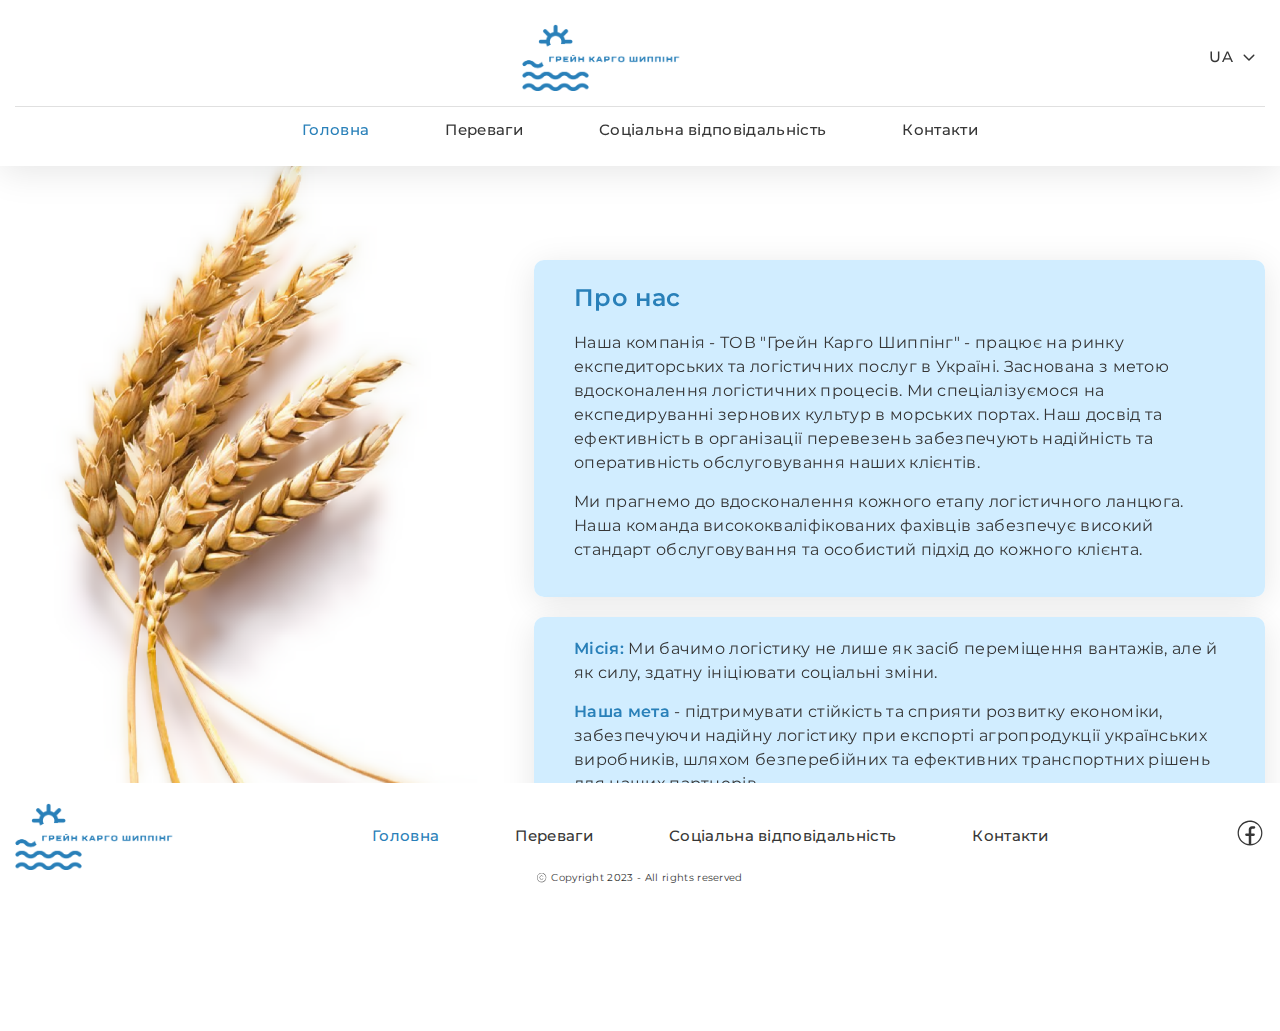
==== app/index.html @ 1d774a67 "Initial commit" ====
<!DOCTYPE html>
<html lang="ru">

<head>
    <title>Грейн Карго Шиппінг</title>
    <meta charset="UTF-8">
    <meta name="viewport" content="width=device-width, initial-scale=1, maximum-scale=1">
    <meta name="description" content="Website">
    <meta name="keywords" content="Website">
    <link rel="stylesheet" href="https://cdn.jsdelivr.net/npm/swiper@8/swiper-bundle.min.css">
    <!-- ** STYLE ** -->
    <link href="https://fonts.googleapis.com/css2?family=Montserrat:wght@400;500;600&display=swap" rel="stylesheet">
    <!--    <link rel="stylesheet" href="./fonts/stylesheet.css">-->
    <link rel="stylesheet" href="css/style.css">
    <!-- Fav-icon -->
    <link rel="icon" type="image/png" href="./img/fav.ico">
</head>

<body>

<header class="header">
    <div class="container">
        <div class="header__inner">
            <div class="header__menu">
                <div class="header__menu__head">
                    <svg xmlns="http://www.w3.org/2000/svg" width="31" height="32" viewBox="0 0 31 32">
                        <path d="M25.8334 23.9999C25.8334 24.3535 25.6973 24.6927 25.4551 24.9427C25.2128 25.1928 24.8843 25.3333 24.5417 25.3333H6.45837C6.1158 25.3333 5.78726 25.1928 5.54503 24.9427C5.30279 24.6927 5.16671 24.3535 5.16671 23.9999C5.16671 23.6463 5.30279 23.3072 5.54503 23.0571C5.78726 22.8071 6.1158 22.6666 6.45837 22.6666H24.5417C24.8843 22.6666 25.2128 22.8071 25.4551 23.0571C25.6973 23.3072 25.8334 23.6463 25.8334 23.9999ZM25.8334 7.99992C25.8334 8.35354 25.6973 8.69268 25.4551 8.94273C25.2128 9.19278 24.8843 9.33325 24.5417 9.33325H6.45837C6.1158 9.33325 5.78726 9.19278 5.54503 8.94273C5.30279 8.69268 5.16671 8.35354 5.16671 7.99992C5.16671 7.6463 5.30279 7.30716 5.54503 7.05711C5.78726 6.80706 6.1158 6.66659 6.45837 6.66659H24.5417C24.8843 6.66659 25.2128 6.80706 25.4551 7.05711C25.6973 7.30716 25.8334 7.6463 25.8334 7.99992ZM16.7917 17.3333C17.1343 17.3333 17.4628 17.1928 17.7051 16.9427C17.9473 16.6927 18.0834 16.3535 18.0834 15.9999C18.0834 15.6463 17.9473 15.3072 17.7051 15.0571C17.4628 14.8071 17.1343 14.6666 16.7917 14.6666H6.45837C6.1158 14.6666 5.78726 14.8071 5.54503 15.0571C5.30279 15.3072 5.16671 15.6463 5.16671 15.9999C5.16671 16.3535 5.30279 16.6927 5.54503 16.9427C5.78726 17.1928 6.1158 17.3333 6.45837 17.3333H16.7917Z"/>
                    </svg>
                </div>
                <div class="header__menu__body">
                    <a href="index.html">
                        <img src="img/logo-mob.png" alt="logotype">
                    </a>
                    <ul class="header__menu__body_pages">
                        <li>
                            <a class="page__active" href="index.html">
                                Головна
                            </a>
                        </li>
                        <li>
                            <a href="advantages.html">
                                Переваги
                            </a>
                        </li>
                        <li>
                            <a href="social-responsibility.html">
                                Соціальна відповідальність
                            </a>
                        </li>
                        <li>
                            <a href="contacts.html">
                                Контакти
                            </a>
                        </li>
                    </ul>
                    <svg class="header__soc" xmlns="http://www.w3.org/2000/svg" width="30" height="30"
                         viewBox="0 0 30 30">
                        <path d="M23.775 6.21879C22.0387 4.48328 19.8268 3.30161 17.419 2.82319C15.0111 2.34478 12.5155 2.59111 10.2476 3.53103C7.97975 4.47096 6.04153 6.06226 4.67805 8.10372C3.31457 10.1452 2.58706 12.5451 2.58752 15C2.58752 18.2926 3.89507 21.4504 6.22268 23.7792C8.5503 26.108 11.7075 27.4171 15 27.4188C16.6294 27.4195 18.2431 27.101 19.75 26.4813C21.2521 25.8472 22.6186 24.9306 23.775 23.7813C24.9283 22.6282 25.8432 21.2592 26.4673 19.7525C27.0915 18.2458 27.4128 16.6309 27.4128 15C27.4128 13.3692 27.0915 11.7543 26.4673 10.2476C25.8432 8.74087 24.9283 7.37188 23.775 6.21879ZM22.9 22.8938C21.1126 24.6889 18.7672 25.8219 16.25 26.1063V17.9063H18.6C18.9315 17.9063 19.2495 17.7746 19.4839 17.5402C19.7183 17.3057 19.85 16.9878 19.85 16.6563C19.85 16.3248 19.7183 16.0068 19.4839 15.7724C19.2495 15.538 18.9315 15.4063 18.6 15.4063H16.25V11.9813C16.25 11.6498 16.3817 11.3318 16.6161 11.0974C16.8506 10.863 17.1685 10.7313 17.5 10.7313H19C19.3315 10.7313 19.6495 10.5996 19.8839 10.3652C20.1183 10.1307 20.25 9.81281 20.25 9.48129C20.25 9.14977 20.1183 8.83182 19.8839 8.5974C19.6495 8.36298 19.3315 8.23129 19 8.23129H16.875C16.0462 8.23129 15.2514 8.56053 14.6653 9.14658C14.0793 9.73263 13.75 10.5275 13.75 11.3563V15.4063H11.4125C11.081 15.4063 10.7631 15.538 10.5286 15.7724C10.2942 16.0068 10.1625 16.3248 10.1625 16.6563C10.1625 16.9878 10.2942 17.3057 10.5286 17.5402C10.7631 17.7746 11.081 17.9063 11.4125 17.9063H13.75V26.1063C11.4286 25.8414 9.24912 24.854 7.51934 23.2834C5.78955 21.7128 4.59692 19.6384 4.1099 17.3533C3.62288 15.0681 3.8661 12.6878 4.80519 10.5484C5.74428 8.40894 7.33178 6.61864 9.34346 5.43031C11.3551 4.24199 13.6893 3.71571 16.0163 3.92581C18.3433 4.13591 20.5454 5.07178 22.3117 6.60122C24.078 8.13065 25.3192 10.1764 25.8599 12.4494C26.4006 14.7224 26.2135 17.1079 25.325 19.2688C24.7592 20.6228 23.9356 21.854 22.9 22.8938Z"/>
                    </svg>
                    <svg class="header__close" xmlns="http://www.w3.org/2000/svg" width="33" height="33"
                         viewBox="0 0 33 33" fill="none">
                        <path d="M8.13171 8.36816L24.3952 24.6316" stroke-linecap="round"/>
                        <path d="M7.7782 24.2781L24.0417 8.01462" stroke-linecap="round"/>
                    </svg>
                </div>
            </div>
            <a class="header__logo" href="index.html">
                <img src="img/logo-mob.png" alt="logotype">
            </a>
            <div class="header__languages">
                <div class="header__languages__head">
                    <p id="selectedCurrency">
                        UA
                    </p>
                    <svg xmlns="http://www.w3.org/2000/svg" width="12" height="7" viewBox="0 0 12 7">
                        <path d="M5.46967 6.53033C5.76256 6.82322 6.23744 6.82322 6.53033 6.53033L11.3033 1.75736C11.5962 1.46447 11.5962 0.989593 11.3033 0.696699C11.0104 0.403806 10.5355 0.403806 10.2426 0.696699L6 4.93934L1.75736 0.696699C1.46447 0.403806 0.989593 0.403806 0.696699 0.696699C0.403806 0.989592 0.403806 1.46447 0.696699 1.75736L5.46967 6.53033ZM5.25 5L5.25 6L6.75 6L6.75 5L5.25 5Z"/>
                    </svg>
                </div>
                <div class="header__languages__body">
                    <a href="index.html" onclick="changeCurrency('UA')">
                        UA
                    </a>
                    <a href="en/index.html" onclick="changeCurrency('EN')">
                        EN
                    </a>
                </div>
            </div>
        </div>
        <ul class="header__links">
            <li>
                <a class="page__active" href="index.html">
                    Головна
                </a>
            </li>
            <li>
                <a href="advantages.html">
                    Переваги
                </a>
            </li>
            <li>
                <a href="social-responsibility.html">
                    Соціальна відповідальність
                </a>
            </li>
            <li>
                <a href="contacts.html">
                    Контакти
                </a>
            </li>
        </ul>
    </div>
</header>

<main>
    <div class="banner">
        <div class="container">
            <div class="banner__inner">
                <div class="banner__bgd">
                    <img src="img/banner-bgd.png" alt="photo">
                </div>
                <div class="banner__info">
                    <div class="banner__info__txt">
                        <h1>
                            Про нас
                        </h1>
                        <p>
                            Наша компанія - ТОВ "Грейн Карго Шиппінг" - працює на ринку експедиторських та логістичних
                            послуг в Україні. Заснована з метою вдосконалення логістичних процесів. Ми спеціалізуємося
                            на експедируванні зернових культур в морських портах. Наш досвід та ефективність в
                            організації перевезень забезпечують надійність та оперативність обслуговування наших
                            клієнтів.
                        </p>
                        <p>
                            Ми прагнемо до вдосконалення кожного етапу логістичного ланцюга. Наша команда
                            висококваліфікованих фахівців забезпечує високий стандарт обслуговування та особистий підхід
                            до кожного клієнта.
                        </p>
                    </div>
                    <div class="banner__info__txt">
                        <p>
                            <span>Місія:</span> Ми бачимо логістику не лише як засіб переміщення вантажів, але й як
                            силу, здатну ініціювати соціальні зміни.
                        </p>
                        <p>
                            <span>Наша мета</span> - підтримувати стійкість та сприяти розвитку економіки,  забезпечуючи
                            надійну логістику при експорті агропродукції українських виробників, шляхом безперебійних та
                            ефективних транспортних рішень для наших партнерів.
                        </p>
                    </div>
                </div>
            </div>
        </div>
    </div>
</main>

<footer class="footer">
    <div class="container">
        <div class="footer__inner">
            <a href="index.html">
                <img class="footer__logo" src="img/logo-mob.png" alt="logotype">
            </a>
            <ul class="footer__links">
                <li>
                    <a class="page__active" href="index.html">
                        Головна
                    </a>
                </li>
                <li>
                    <a href="advantages.html">
                        Переваги
                    </a>
                </li>
                <li>
                    <a href="social-responsibility.html">
                        Соціальна відповідальність
                    </a>
                </li>
                <li>
                    <a href="contacts.html">
                        Контакти
                    </a>
                </li>
            </ul>
            <a class="footer__soc" href="#">
                <svg xmlns="http://www.w3.org/2000/svg" width="30" height="30" viewBox="0 0 30 30">
                    <path d="M23.775 6.21854C22.0387 4.48304 19.8268 3.30137 17.419 2.82295C15.0111 2.34453 12.5155 2.59086 10.2476 3.53079C7.97975 4.47071 6.04153 6.06202 4.67805 8.10348C3.31457 10.1449 2.58706 12.5449 2.58752 14.9998C2.58752 18.2924 3.89507 21.4502 6.22268 23.779C8.5503 26.1078 11.7075 27.4169 15 27.4185C16.6294 27.4192 18.2431 27.1007 19.75 26.481C21.2521 25.847 22.6186 24.9304 23.775 23.781C24.9283 22.6279 25.8432 21.259 26.4673 19.7523C27.0915 18.2456 27.4128 16.6307 27.4128 14.9998C27.4128 13.3689 27.0915 11.754 26.4673 10.2473C25.8432 8.74063 24.9283 7.37164 23.775 6.21854ZM22.9 22.8935C21.1126 24.6886 18.7672 25.8216 16.25 26.106V17.906H18.6C18.9315 17.906 19.2495 17.7743 19.4839 17.5399C19.7183 17.3055 19.85 16.9876 19.85 16.656C19.85 16.3245 19.7183 16.0066 19.4839 15.7722C19.2495 15.5377 18.9315 15.406 18.6 15.406H16.25V11.981C16.25 11.6495 16.3817 11.3316 16.6161 11.0972C16.8506 10.8627 17.1685 10.731 17.5 10.731H19C19.3315 10.731 19.6495 10.5993 19.8839 10.3649C20.1183 10.1305 20.25 9.81256 20.25 9.48104C20.25 9.14952 20.1183 8.83158 19.8839 8.59716C19.6495 8.36274 19.3315 8.23104 19 8.23104H16.875C16.0462 8.23104 15.2514 8.56028 14.6653 9.14633C14.0793 9.73238 13.75 10.5272 13.75 11.356V15.406H11.4125C11.081 15.406 10.7631 15.5377 10.5286 15.7722C10.2942 16.0066 10.1625 16.3245 10.1625 16.656C10.1625 16.9876 10.2942 17.3055 10.5286 17.5399C10.7631 17.7743 11.081 17.906 11.4125 17.906H13.75V26.106C11.4286 25.8412 9.24912 24.8537 7.51934 23.2831C5.78955 21.7125 4.59692 19.6382 4.1099 17.353C3.62288 15.0679 3.8661 12.6875 4.80519 10.5481C5.74428 8.4087 7.33178 6.61839 9.34346 5.43007C11.3551 4.24174 13.6893 3.71546 16.0163 3.92556C18.3433 4.13567 20.5454 5.07153 22.3117 6.60097C24.078 8.13041 25.3192 10.1761 25.8599 12.4491C26.4006 14.7222 26.2135 17.1076 25.325 19.2685C24.7592 20.6226 23.9356 21.8537 22.9 22.8935Z"/>
                </svg>
            </a>
        </div>
        <div class="footer__copyright">
            <img src="img/copyright.svg" alt="icon">
            <p>
                Copyright 2023 - All rights reserved
            </p>
        </div>
    </div>
</footer>


<!-- swiper JS -->
<script src="https://cdn.jsdelivr.net/npm/swiper@8/swiper-bundle.min.js"></script>
<!-- main JS -->
<script src="js/app.min.js"></script>
</body>

</html>
---- app/css/style.css ----
html {
  line-height: 1.15;
  -webkit-text-size-adjust: 100%
}
body {
  margin: 0
}
main {
  display: block
}
h1 {
  font-size: 2em;
  margin: .67em 0
}
hr {
  -webkit-box-sizing: content-box;
  box-sizing: content-box;
  height: 0;
  overflow: visible
}
pre {
  font-family: monospace,monospace;
  font-size: 1em
}
a {
  background-color: transparent
}
abbr[title] {
  border-bottom: none;
  text-decoration: underline;
  -webkit-text-decoration: underline dotted;
  text-decoration: underline dotted
}
b,
strong {
  font-weight: bolder
}
code,
kbd,
samp {
  font-family: monospace,monospace;
  font-size: 1em
}
small {
  font-size: 80%
}
sub,
sup {
  font-size: 75%;
  line-height: 0;
  position: relative;
  vertical-align: baseline
}
sub {
  bottom: -.25em
}
sup {
  top: -.5em
}
img {
  border-style: none
}
button,
input,
optgroup,
select,
textarea {
  font-family: inherit;
  font-size: 100%;
  line-height: 1.15;
  margin: 0
}
button,
input {
  overflow: visible
}
button,
select {
  text-transform: none
}
[type=button],
[type=reset],
[type=submit],
button {
  -webkit-appearance: button
}
[type=button]::-moz-focus-inner,
[type=reset]::-moz-focus-inner,
[type=submit]::-moz-focus-inner,
button::-moz-focus-inner {
  border-style: none;
  padding: 0
}
[type=button]:-moz-focusring,
[type=reset]:-moz-focusring,
[type=submit]:-moz-focusring,
button:-moz-focusring {
  outline: 1px dotted ButtonText
}
fieldset {
  padding: .35em .75em .625em
}
legend {
  -webkit-box-sizing: border-box;
  box-sizing: border-box;
  color: inherit;
  display: table;
  max-width: 100%;
  padding: 0;
  white-space: normal
}
progress {
  vertical-align: baseline
}
textarea {
  overflow: auto
}
[type=checkbox],
[type=radio] {
  -webkit-box-sizing: border-box;
  box-sizing: border-box;
  padding: 0
}
[type=number]::-webkit-inner-spin-button,
[type=number]::-webkit-outer-spin-button {
  height: auto
}
[type=search] {
  -webkit-appearance: textfield;
  outline-offset: -2px
}
[type=search]::-webkit-search-decoration {
  -webkit-appearance: none
}
::-webkit-file-upload-button {
  -webkit-appearance: button;
  font: inherit
}
details {
  display: block
}
summary {
  display: list-item
}
template {
  display: none
}
[hidden] {
  display: none
}
table,
table tbody,
table tfoot,
table tfoot tr tf,
table thead,
table tr,
table tr th,
tr td {
  margin: 0;
  padding: 0;
  background: 0 0;
  border: none;
  border-collapse: collapse;
  border-spacing: 0;
  background-image: none
}
h1,
h2,
h3,
h4,
h5,
h6 {
  margin: 0
}
ul {
  list-style-type: none
}
a {
  text-decoration: none
}
button {
  background: 0 0;
  border: none;
  outline: 0;
  cursor: pointer
}
* {
  margin: 0;
  padding: 0;
  -webkit-box-sizing: border-box;
  box-sizing: border-box;
  font-family: Montserrat,sans-serif
}
:root {
  --container: 1280px;
  --black: #363636;
  --blue: #2980B9;
  --blue-opacity: rgba(203, 234, 255, 0.88);
  --white: #FFF;
  --white-opacity: rgba(255, 255, 255, 0.88);
  --border: #E0E0E0
}
body {
  margin: 0;
  font-size: 16px;
  line-height: 1.5;
  letter-spacing: .02em;
  -webkit-box-sizing: border-box;
  box-sizing: border-box
}
main {
  overflow-x: hidden
}
html {
  scroll-behavior: smooth
}
.container {
  max-width: calc(var(--container) + 30px);
  margin: 0 auto;
  width: 100%;
  padding-left: 15px;
  padding-right: 15px
}
h1,
h2,
h3,
h4,
h5,
h6,
p {
  margin: 0
}
p:last-child {
  margin-bottom: 0
}
ol,
ul {
  margin: 0;
  padding: 0;
  list-style: none
}
a {
  color: currentColor;
  text-decoration: none
}
button {
  cursor: pointer;
  outline: 0;
  border: none;
  background-color: transparent
}
img {
  display: block;
  width: 100%;
  height: 100%
}
button,
input,
select,
textarea {
  font: inherit;
  border: none;
  outline: 0
}
.h-hidden {
  position: absolute;
  width: 1px;
  height: 1px;
  margin: -1px;
  border: 0;
  padding: 0;
  white-space: nowrap;
  -webkit-clip-path: inset(100%);
  clip-path: inset(100%);
  clip: rect(0 0 0 0);
  overflow: hidden
}
.header {
  padding: 24px 0;
  -webkit-box-shadow: 0 6px 34px 0 rgba(0,0,0,.1);
  box-shadow: 0 6px 34px 0 rgba(0,0,0,.1);
  background: var(--white);
  width: 100%;
  position: fixed;
  top: 0;
  z-index: 10
}
.header img {
  max-width: 134px;
  margin-left: 15px
}
.header__inner {
  display: -webkit-box;
  display: -ms-flexbox;
  display: flex;
  -webkit-box-align: center;
  -ms-flex-align: center;
  align-items: center;
  -webkit-box-pack: justify;
  -ms-flex-pack: justify;
  justify-content: space-between
}
.header__menu {
  position: relative
}
.header__menu__head {
  cursor: pointer
}
.header__menu__head svg {
  fill: var(--black);
  -webkit-transition: all .3s ease;
  -o-transition: all .3s ease;
  transition: all .3s ease
}
.header__menu__head svg:hover {
  fill: var(--blue)
}
.header__menu__head_active svg {
  fill: var(--blue);
  -webkit-transform: rotateY(180deg);
  transform: rotateY(180deg)
}
.header__menu__body {
  display: -webkit-box;
  display: -ms-flexbox;
  display: flex;
  max-height: 0;
  overflow: hidden;
  opacity: 0;
  -webkit-transition: all .3s ease;
  -o-transition: all .3s ease;
  transition: all .3s ease;
  background: var(--white);
  padding: 24px 0 30px;
  -webkit-box-shadow: 0 6px 34px 0 rgba(0,0,0,.1);
  box-shadow: 0 6px 34px 0 rgba(0,0,0,.1);
  -webkit-box-orient: vertical;
  -webkit-box-direction: normal;
  -ms-flex-direction: column;
  flex-direction: column;
  -webkit-box-align: center;
  -ms-flex-align: center;
  align-items: center;
  position: fixed;
  top: 0;
  left: 0;
  width: 100%;
  z-index: 15;
  visibility: hidden
}
.header__menu__body img {
  margin-bottom: 84px;
  margin-left: 0
}
.header__menu__body_pages {
  display: -webkit-box;
  display: -ms-flexbox;
  display: flex;
  -webkit-box-orient: vertical;
  -webkit-box-direction: normal;
  -ms-flex-direction: column;
  flex-direction: column;
  text-align: center;
  margin-bottom: 84px
}
.header__menu__body_pages li {
  margin-bottom: 25px
}
.header__menu__body_pages li:last-child {
  margin-bottom: 0
}
.header__menu__body_pages a {
  font-size: 15px;
  font-weight: 500;
  color: var(--black);
  -webkit-transition: all .3s ease;
  -o-transition: all .3s ease;
  transition: all .3s ease
}
.header__menu__body_pages a:hover {
  color: var(--blue)
}
.header__menu__body_pages .page__active {
  color: var(--blue)
}
.header__menu__body .header__soc {
  fill: var(--black);
  -webkit-transition: all .3s ease;
  -o-transition: all .3s ease;
  transition: all .3s ease;
  margin-bottom: 50px;
  cursor: pointer
}
.header__menu__body .header__soc:hover {
  fill: var(--blue)
}
.header__menu__body .header__close {
  stroke: var(--black);
  -webkit-transition: all .3s ease;
  -o-transition: all .3s ease;
  transition: all .3s ease;
  cursor: pointer
}
.header__menu__body .header__close:hover {
  stroke: var(--blue);
  -webkit-transform: rotateZ(180deg);
  -ms-transform: rotate(180deg);
  transform: rotateZ(180deg)
}
.header__menu__body_active {
  opacity: 1;
  max-height: 600px;
  visibility: visible
}
.header__languages {
  position: relative
}
.header__languages__head {
  display: -webkit-box;
  display: -ms-flexbox;
  display: flex;
  -webkit-box-align: center;
  -ms-flex-align: center;
  align-items: center;
  cursor: pointer;
  -webkit-transition: all .3s ease;
  -o-transition: all .3s ease;
  transition: all .3s ease;
  overflow: hidden;
  padding: 5px 10px;
  background: var(--white);
  border-radius: 10px
}
.header__languages__head:hover svg {
  fill: var(--blue)
}
.header__languages__head p {
  font-size: 15px;
  font-weight: 500;
  color: var(--black)
}
.header__languages__head svg {
  fill: var(--black);
  margin-left: 10px;
  -webkit-transition: all .3s ease;
  -o-transition: all .3s ease;
  transition: all .3s ease
}
.header__languages__head_active {
  -webkit-transition: all .3s ease;
  -o-transition: all .3s ease;
  transition: all .3s ease
}
.header__languages__head_active svg {
  fill: var(--blue);
  -webkit-transform: rotateX(180deg);
  transform: rotateX(180deg)
}
.header__languages__body {
  opacity: 0;
  max-height: 0;
  visibility: hidden;
  background: var(--white);
  border-radius: 10px;
  padding: 0 10px;
  width: 100%
}
.header__languages__body p {
  font-size: 15px;
  font-weight: 500;
  color: var(--black);
  -webkit-transition: all .3s ease;
  -o-transition: all .3s ease;
  transition: all .3s ease;
  cursor: pointer
}
.header__languages__body p:hover {
  color: var(--blue)
}
.header__languages__body a {
  font-size: 15px;
  font-weight: 500;
  color: var(--black);
  display: block
}
.header__languages__body_active {
  opacity: 1;
  visibility: visible;
  max-height: 200px;
  padding: 5px 10px;
  position: absolute;
  top: 25px;
  right: 0;
  -webkit-transition: all .3s ease;
  -o-transition: all .3s ease;
  transition: all .3s ease
}
.header__links {
  display: none;
  -webkit-box-pack: center;
  -ms-flex-pack: center;
  justify-content: center;
  gap: 76px
}
.header__links a {
  font-size: 15px;
  font-weight: 500;
  color: var(--black);
  -webkit-transition: all .3s ease;
  -o-transition: all .3s ease;
  transition: all .3s ease
}
.header__links a:hover {
  color: var(--blue)
}
.header__links .page__active {
  color: var(--blue)
}
@media screen and (min-width:768px) {
  .header img {
    max-width: 170px
  }
}
@media screen and (min-width:992px) {
  .header__inner {
    -webkit-box-pack: start;
    -ms-flex-pack: start;
    justify-content: start;
    padding-bottom: 15px;
    border-bottom: 1px solid var(--border);
    margin-bottom: 11px
  }
  .header__menu {
    display: none
  }
  .header__logo {
    margin: 0 auto
  }
  .header__logo img {
    margin-left: 0
  }
  .header__links {
    display: -webkit-box;
    display: -ms-flexbox;
    display: flex
  }
}
.banner {
  padding-bottom: 30px;
  overflow: hidden
}
.banner__bgd {
  position: fixed;
  z-index: 1;
  left: -50px;
  top: 30px
}
.banner__bgd img {
  width: calc(100% + 120px)
}
@media screen and (min-width:575px) {
  .banner__bgd img {
    max-width: 500px
  }
}
.banner__bgd_none {
  display: none
}
.banner__bgd_page {
  position: fixed;
  top: 0;
  left: 0;
  height: 100%;
  width: 100%;
  z-index: 1
}
.banner__bgd_page img {
  -o-object-fit: cover;
  object-fit: cover
}
.banner__info {
  padding-top: 530px;
  position: relative;
  z-index: 5
}
.banner__info_page {
  padding-top: 210px
}
.banner__info__locate li {
  display: -webkit-box;
  display: -ms-flexbox;
  display: flex;
  margin-bottom: 18px
}
.banner__info__locate li p {
  margin-bottom: 0
}
.banner__info__locate img {
  max-width: 24px;
  margin-right: 12px
}
.banner__info__locate a {
  font-size: 15px;
  color: var(--black);
  -webkit-transition: all .3s ease;
  -o-transition: all .3s ease;
  transition: all .3s ease
}
.banner__info__locate a:hover {
  color: var(--blue)
}
.banner__info__locate_con {
  display: -webkit-box;
  display: -ms-flexbox;
  display: flex;
  -webkit-box-orient: vertical;
  -webkit-box-direction: normal;
  -ms-flex-direction: column;
  flex-direction: column
}
.banner .info__txt_inner_video {
  width: 100%;
  display: -webkit-box;
  display: -ms-flexbox;
  display: flex;
  -webkit-box-pack: center;
  -ms-flex-pack: center;
  justify-content: center;
  position: relative;
  -webkit-transition: all .8s ease;
  -o-transition: all .8s ease;
  transition: all .8s ease
}
.banner .info__txt_inner_video:hover .button-hover {
  opacity: 1
}
.banner .info__txt_inner_video .video__button {
  position: absolute;
  top: 50%;
  left: 50%;
  -webkit-transform: translate(-50%,-50%);
  -ms-transform: translate(-50%,-50%);
  transform: translate(-50%,-50%);
  width: 47px;
  height: 47px;
  z-index: 7
}
.banner .info__txt_inner_video .video__btn {
  width: 47px;
  height: 47px;
  position: relative;
  z-index: 5
}
.banner .info__txt_inner_video .button-hover {
  opacity: 0;
  -webkit-transition: all .3s ease;
  -o-transition: all .3s ease;
  transition: all .3s ease;
  position: absolute;
  top: 50%;
  left: 50%;
  -webkit-transform: translate(-50%,-50%);
  -ms-transform: translate(-50%,-50%);
  transform: translate(-50%,-50%);
  width: 89px;
  height: 89px;
  z-index: 4
}
.banner__info__txt {
  border-radius: 10px;
  -webkit-box-shadow: 0 6px 34px 0 rgba(0,0,0,.1);
  box-shadow: 0 6px 34px 0 rgba(0,0,0,.1);
  background: var(--blue-opacity);
  padding: 20px 24px 35px;
  margin-bottom: 20px
}
.banner__info__txt:last-child {
  margin-bottom: 0
}
.banner__info__txt_map {
  padding: 0
}
.banner__info__txt_map iframe {
  width: 100%;
  height: 261px;
  border-radius: 10px
}
.banner__info__txt .contacts_h {
  margin-left: 36px
}
.banner__info__txt h1 {
  font-size: 20px;
  font-weight: 600;
  color: var(--blue);
  margin-bottom: 15px
}
.banner__info__txt h2 {
  font-size: 20px;
  font-weight: 600;
  color: var(--blue);
  margin-bottom: 15px
}
.banner__info__txt p {
  font-size: 15px;
  color: var(--black);
  margin-bottom: 15px
}
.banner__info__txt p:last-child {
  margin-bottom: 0
}
.banner__info__txt .info__txt_black {
  font-size: 16px;
  font-weight: 600;
  color: var(--black)
}
.banner__info__txt span {
  color: var(--blue);
  font-weight: 600
}
.banner__info__txt_video {
  padding: 30px 9px 35px
}
.banner__info__txt_inner {
  display: -webkit-box;
  display: -ms-flexbox;
  display: flex;
  -webkit-box-orient: vertical;
  -webkit-box-direction: normal;
  -ms-flex-direction: column;
  flex-direction: column;
  -webkit-box-align: center;
  -ms-flex-align: center;
  align-items: center
}
.banner__info__txt_inner iframe {
  width: 100%;
  max-width: 345px;
  height: 242px;
  border-radius: 10px
}
.banner__info__txt_inner .preview__video {
  position: absolute;
  top: 0;
  left: 0;
  width: 100%;
  max-width: 345px;
  border-radius: 10px;
  cursor: pointer
}
.banner__info__txt_inner h3 {
  margin-top: 20px;
  font-size: 18px;
  font-weight: 600;
  color: var(--black)
}
@media screen and (min-width:768px) {
  .banner__info__txt_inner {
    -webkit-box-orient: horizontal;
    -webkit-box-direction: normal;
    -ms-flex-direction: row;
    flex-direction: row
  }
  .banner__info__txt_inner h3 {
    margin-left: 20px;
    margin-top: 0
  }
}
.banner__info__txt_white {
  background: var(--white-opacity)
}
@media screen and (min-width:768px) {
  .banner__info__txt {
    padding: 20px 40px 35px
  }
  .banner__info__txt h1 {
    font-size: 24px
  }
  .banner__info__txt p {
    font-size: 16px
  }
  .banner__info__txt_video {
    padding: 38px 40px
  }
  .banner__info__txt_map {
    padding: 0
  }
  .banner__info__txt_map iframe {
    height: 380px
  }
}
@media screen and (min-width:992px) {
  .banner {
    padding-top: 260px;
    padding-bottom: 200px
  }
  .banner__inner {
    display: -webkit-box;
    display: -ms-flexbox;
    display: flex;
    -webkit-box-align: center;
    -ms-flex-align: center;
    align-items: center;
    gap: 20px;
    width: 100%
  }
  .banner__bgd {
    left: auto;
    top: auto;
    bottom: 0;
    -o-object-fit: contain;
    object-fit: contain;
    height: calc(100vh - 100px)
  }
  .banner__bgd img {
    width: 100%;
    max-width: 588px
  }
  .banner__info {
    padding-top: 0;
    width: 100%;
    max-width: 731px;
    margin-left: auto
  }
}
.footer {
  padding: 30px 0 15px;
  background: var(--white);
  position: relative;
  z-index: 5
}
.footer__inner {
  display: -webkit-box;
  display: -ms-flexbox;
  display: flex;
  -webkit-box-pack: center;
  -ms-flex-pack: center;
  justify-content: center;
  -webkit-box-align: center;
  -ms-flex-align: center;
  align-items: center;
  gap: 20px
}
.footer__soc {
  margin-bottom: 30px
}
.footer__soc svg {
  fill: var(--black);
  -webkit-transition: all .3s ease;
  -o-transition: all .3s ease;
  transition: all .3s ease
}
.footer__soc:hover svg {
  fill: var(--blue)
}
.footer__copyright {
  display: -webkit-box;
  display: -ms-flexbox;
  display: flex;
  -webkit-box-align: center;
  -ms-flex-align: center;
  align-items: center;
  -webkit-box-pack: center;
  -ms-flex-pack: center;
  justify-content: center
}
.footer__copyright img {
  max-width: 10px;
  margin-right: 4px
}
.footer__copyright p {
  font-size: 10px;
  color: var(--black)
}
.footer__logo {
  max-width: 170px;
  display: none
}
.footer__links {
  display: none;
  gap: 76px
}
.footer__links a {
  font-size: 15px;
  font-weight: 500;
  color: var(--black);
  -webkit-transition: all .3s ease;
  -o-transition: all .3s ease;
  transition: all .3s ease
}
.footer__links a:hover {
  color: var(--blue)
}
.footer__links .page__active {
  color: var(--blue)
}
@media screen and (min-width:992px) {
  .footer {
    position: fixed;
    bottom: 0;
    width: 100%;
    padding: 20px 0 15px
  }
  .footer__inner {
    -webkit-box-pack: justify;
    -ms-flex-pack: justify;
    justify-content: space-between
  }
  .footer__soc {
    margin-bottom: 0
  }
  .footer__logo {
    display: block
  }
  .footer__links {
    display: -webkit-box;
    display: -ms-flexbox;
    display: flex
  }
}
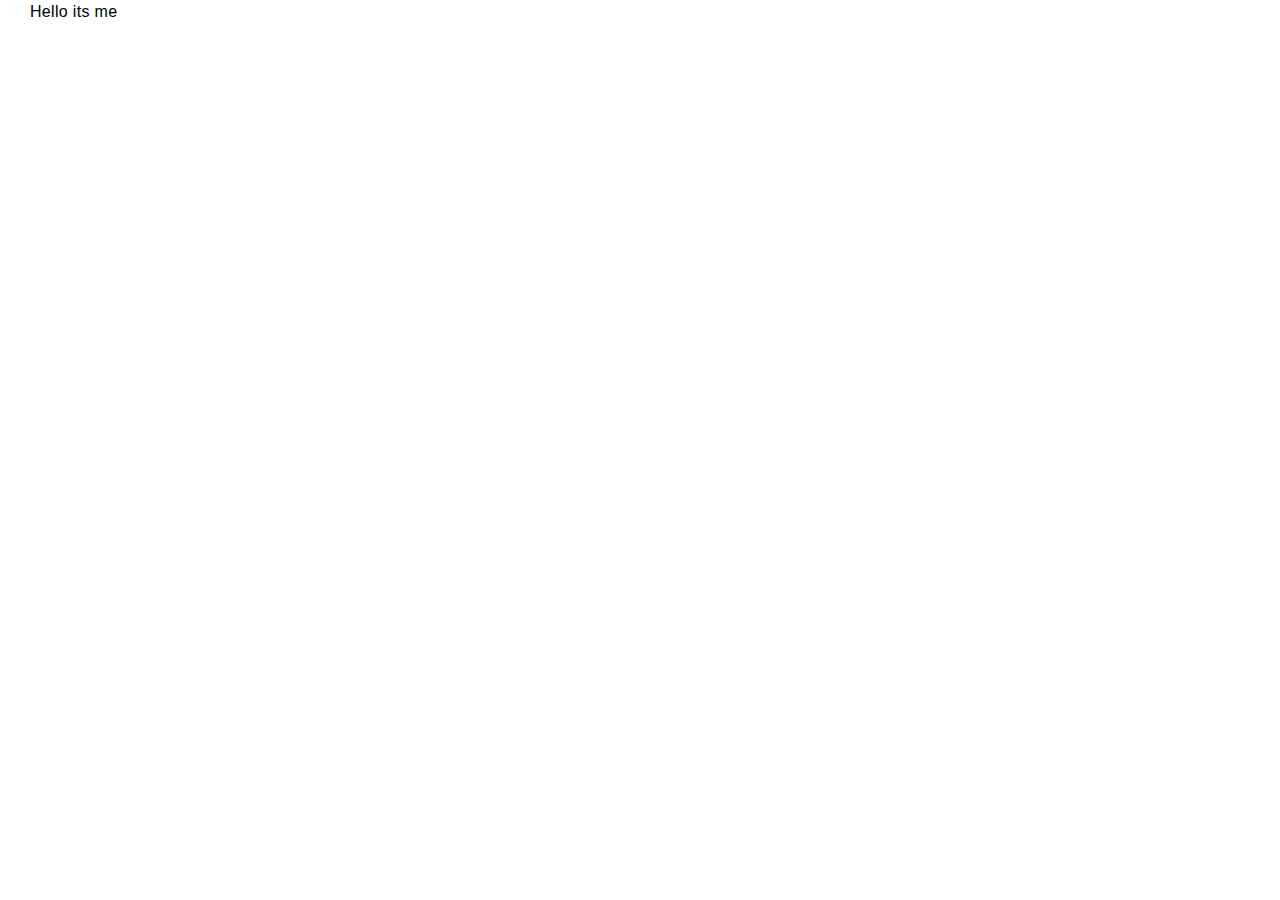
==== commit e5d20bfd: "Initial commit" ====
--- a/app/index.html
+++ b/app/index.html
@@ -2,197 +2,34 @@
 <html lang="ru">
 
 <head>
-    <title>Грейн Карго Шиппінг</title>
+    <title>Call Center</title>
     <meta charset="UTF-8">
     <meta name="viewport" content="width=device-width, initial-scale=1, maximum-scale=1">
     <meta name="description" content="Website">
     <meta name="keywords" content="Website">
     <link rel="stylesheet" href="https://cdn.jsdelivr.net/npm/swiper@8/swiper-bundle.min.css">
     <!-- ** STYLE ** -->
-    <link href="https://fonts.googleapis.com/css2?family=Montserrat:wght@400;500;600&display=swap" rel="stylesheet">
-    <!--    <link rel="stylesheet" href="./fonts/stylesheet.css">-->
+       <link rel="stylesheet" href="./fonts/stylesheet.css">
     <link rel="stylesheet" href="css/style.css">
     <!-- Fav-icon -->
-    <link rel="icon" type="image/png" href="./img/fav.ico">
+    <!-- <link rel="icon" type="image/png" href="./img/fav.ico"> -->
 </head>
 
 <body>
 
 <header class="header">
     <div class="container">
-        <div class="header__inner">
-            <div class="header__menu">
-                <div class="header__menu__head">
-                    <svg xmlns="http://www.w3.org/2000/svg" width="31" height="32" viewBox="0 0 31 32">
-                        <path d="M25.8334 23.9999C25.8334 24.3535 25.6973 24.6927 25.4551 24.9427C25.2128 25.1928 24.8843 25.3333 24.5417 25.3333H6.45837C6.1158 25.3333 5.78726 25.1928 5.54503 24.9427C5.30279 24.6927 5.16671 24.3535 5.16671 23.9999C5.16671 23.6463 5.30279 23.3072 5.54503 23.0571C5.78726 22.8071 6.1158 22.6666 6.45837 22.6666H24.5417C24.8843 22.6666 25.2128 22.8071 25.4551 23.0571C25.6973 23.3072 25.8334 23.6463 25.8334 23.9999ZM25.8334 7.99992C25.8334 8.35354 25.6973 8.69268 25.4551 8.94273C25.2128 9.19278 24.8843 9.33325 24.5417 9.33325H6.45837C6.1158 9.33325 5.78726 9.19278 5.54503 8.94273C5.30279 8.69268 5.16671 8.35354 5.16671 7.99992C5.16671 7.6463 5.30279 7.30716 5.54503 7.05711C5.78726 6.80706 6.1158 6.66659 6.45837 6.66659H24.5417C24.8843 6.66659 25.2128 6.80706 25.4551 7.05711C25.6973 7.30716 25.8334 7.6463 25.8334 7.99992ZM16.7917 17.3333C17.1343 17.3333 17.4628 17.1928 17.7051 16.9427C17.9473 16.6927 18.0834 16.3535 18.0834 15.9999C18.0834 15.6463 17.9473 15.3072 17.7051 15.0571C17.4628 14.8071 17.1343 14.6666 16.7917 14.6666H6.45837C6.1158 14.6666 5.78726 14.8071 5.54503 15.0571C5.30279 15.3072 5.16671 15.6463 5.16671 15.9999C5.16671 16.3535 5.30279 16.6927 5.54503 16.9427C5.78726 17.1928 6.1158 17.3333 6.45837 17.3333H16.7917Z"/>
-                    </svg>
-                </div>
-                <div class="header__menu__body">
-                    <a href="index.html">
-                        <img src="img/logo-mob.png" alt="logotype">
-                    </a>
-                    <ul class="header__menu__body_pages">
-                        <li>
-                            <a class="page__active" href="index.html">
-                                Головна
-                            </a>
-                        </li>
-                        <li>
-                            <a href="advantages.html">
-                                Переваги
-                            </a>
-                        </li>
-                        <li>
-                            <a href="social-responsibility.html">
-                                Соціальна відповідальність
-                            </a>
-                        </li>
-                        <li>
-                            <a href="contacts.html">
-                                Контакти
-                            </a>
-                        </li>
-                    </ul>
-                    <svg class="header__soc" xmlns="http://www.w3.org/2000/svg" width="30" height="30"
-                         viewBox="0 0 30 30">
-                        <path d="M23.775 6.21879C22.0387 4.48328 19.8268 3.30161 17.419 2.82319C15.0111 2.34478 12.5155 2.59111 10.2476 3.53103C7.97975 4.47096 6.04153 6.06226 4.67805 8.10372C3.31457 10.1452 2.58706 12.5451 2.58752 15C2.58752 18.2926 3.89507 21.4504 6.22268 23.7792C8.5503 26.108 11.7075 27.4171 15 27.4188C16.6294 27.4195 18.2431 27.101 19.75 26.4813C21.2521 25.8472 22.6186 24.9306 23.775 23.7813C24.9283 22.6282 25.8432 21.2592 26.4673 19.7525C27.0915 18.2458 27.4128 16.6309 27.4128 15C27.4128 13.3692 27.0915 11.7543 26.4673 10.2476C25.8432 8.74087 24.9283 7.37188 23.775 6.21879ZM22.9 22.8938C21.1126 24.6889 18.7672 25.8219 16.25 26.1063V17.9063H18.6C18.9315 17.9063 19.2495 17.7746 19.4839 17.5402C19.7183 17.3057 19.85 16.9878 19.85 16.6563C19.85 16.3248 19.7183 16.0068 19.4839 15.7724C19.2495 15.538 18.9315 15.4063 18.6 15.4063H16.25V11.9813C16.25 11.6498 16.3817 11.3318 16.6161 11.0974C16.8506 10.863 17.1685 10.7313 17.5 10.7313H19C19.3315 10.7313 19.6495 10.5996 19.8839 10.3652C20.1183 10.1307 20.25 9.81281 20.25 9.48129C20.25 9.14977 20.1183 8.83182 19.8839 8.5974C19.6495 8.36298 19.3315 8.23129 19 8.23129H16.875C16.0462 8.23129 15.2514 8.56053 14.6653 9.14658C14.0793 9.73263 13.75 10.5275 13.75 11.3563V15.4063H11.4125C11.081 15.4063 10.7631 15.538 10.5286 15.7724C10.2942 16.0068 10.1625 16.3248 10.1625 16.6563C10.1625 16.9878 10.2942 17.3057 10.5286 17.5402C10.7631 17.7746 11.081 17.9063 11.4125 17.9063H13.75V26.1063C11.4286 25.8414 9.24912 24.854 7.51934 23.2834C5.78955 21.7128 4.59692 19.6384 4.1099 17.3533C3.62288 15.0681 3.8661 12.6878 4.80519 10.5484C5.74428 8.40894 7.33178 6.61864 9.34346 5.43031C11.3551 4.24199 13.6893 3.71571 16.0163 3.92581C18.3433 4.13591 20.5454 5.07178 22.3117 6.60122C24.078 8.13065 25.3192 10.1764 25.8599 12.4494C26.4006 14.7224 26.2135 17.1079 25.325 19.2688C24.7592 20.6228 23.9356 21.854 22.9 22.8938Z"/>
-                    </svg>
-                    <svg class="header__close" xmlns="http://www.w3.org/2000/svg" width="33" height="33"
-                         viewBox="0 0 33 33" fill="none">
-                        <path d="M8.13171 8.36816L24.3952 24.6316" stroke-linecap="round"/>
-                        <path d="M7.7782 24.2781L24.0417 8.01462" stroke-linecap="round"/>
-                    </svg>
-                </div>
-            </div>
-            <a class="header__logo" href="index.html">
-                <img src="img/logo-mob.png" alt="logotype">
-            </a>
-            <div class="header__languages">
-                <div class="header__languages__head">
-                    <p id="selectedCurrency">
-                        UA
-                    </p>
-                    <svg xmlns="http://www.w3.org/2000/svg" width="12" height="7" viewBox="0 0 12 7">
-                        <path d="M5.46967 6.53033C5.76256 6.82322 6.23744 6.82322 6.53033 6.53033L11.3033 1.75736C11.5962 1.46447 11.5962 0.989593 11.3033 0.696699C11.0104 0.403806 10.5355 0.403806 10.2426 0.696699L6 4.93934L1.75736 0.696699C1.46447 0.403806 0.989593 0.403806 0.696699 0.696699C0.403806 0.989592 0.403806 1.46447 0.696699 1.75736L5.46967 6.53033ZM5.25 5L5.25 6L6.75 6L6.75 5L5.25 5Z"/>
-                    </svg>
-                </div>
-                <div class="header__languages__body">
-                    <a href="index.html" onclick="changeCurrency('UA')">
-                        UA
-                    </a>
-                    <a href="en/index.html" onclick="changeCurrency('EN')">
-                        EN
-                    </a>
-                </div>
-            </div>
-        </div>
-        <ul class="header__links">
-            <li>
-                <a class="page__active" href="index.html">
-                    Головна
-                </a>
-            </li>
-            <li>
-                <a href="advantages.html">
-                    Переваги
-                </a>
-            </li>
-            <li>
-                <a href="social-responsibility.html">
-                    Соціальна відповідальність
-                </a>
-            </li>
-            <li>
-                <a href="contacts.html">
-                    Контакти
-                </a>
-            </li>
-        </ul>
+        Hello its me
     </div>
 </header>
 
 <main>
-    <div class="banner">
-        <div class="container">
-            <div class="banner__inner">
-                <div class="banner__bgd">
-                    <img src="img/banner-bgd.png" alt="photo">
-                </div>
-                <div class="banner__info">
-                    <div class="banner__info__txt">
-                        <h1>
-                            Про нас
-                        </h1>
-                        <p>
-                            Наша компанія - ТОВ "Грейн Карго Шиппінг" - працює на ринку експедиторських та логістичних
-                            послуг в Україні. Заснована з метою вдосконалення логістичних процесів. Ми спеціалізуємося
-                            на експедируванні зернових культур в морських портах. Наш досвід та ефективність в
-                            організації перевезень забезпечують надійність та оперативність обслуговування наших
-                            клієнтів.
-                        </p>
-                        <p>
-                            Ми прагнемо до вдосконалення кожного етапу логістичного ланцюга. Наша команда
-                            висококваліфікованих фахівців забезпечує високий стандарт обслуговування та особистий підхід
-                            до кожного клієнта.
-                        </p>
-                    </div>
-                    <div class="banner__info__txt">
-                        <p>
-                            <span>Місія:</span> Ми бачимо логістику не лише як засіб переміщення вантажів, але й як
-                            силу, здатну ініціювати соціальні зміни.
-                        </p>
-                        <p>
-                            <span>Наша мета</span> - підтримувати стійкість та сприяти розвитку економіки,  забезпечуючи
-                            надійну логістику при експорті агропродукції українських виробників, шляхом безперебійних та
-                            ефективних транспортних рішень для наших партнерів.
-                        </p>
-                    </div>
-                </div>
-            </div>
-        </div>
-    </div>
+
 </main>
 
 <footer class="footer">
     <div class="container">
-        <div class="footer__inner">
-            <a href="index.html">
-                <img class="footer__logo" src="img/logo-mob.png" alt="logotype">
-            </a>
-            <ul class="footer__links">
-                <li>
-                    <a class="page__active" href="index.html">
-                        Головна
-                    </a>
-                </li>
-                <li>
-                    <a href="advantages.html">
-                        Переваги
-                    </a>
-                </li>
-                <li>
-                    <a href="social-responsibility.html">
-                        Соціальна відповідальність
-                    </a>
-                </li>
-                <li>
-                    <a href="contacts.html">
-                        Контакти
-                    </a>
-                </li>
-            </ul>
-            <a class="footer__soc" href="#">
-                <svg xmlns="http://www.w3.org/2000/svg" width="30" height="30" viewBox="0 0 30 30">
-                    <path d="M23.775 6.21854C22.0387 4.48304 19.8268 3.30137 17.419 2.82295C15.0111 2.34453 12.5155 2.59086 10.2476 3.53079C7.97975 4.47071 6.04153 6.06202 4.67805 8.10348C3.31457 10.1449 2.58706 12.5449 2.58752 14.9998C2.58752 18.2924 3.89507 21.4502 6.22268 23.779C8.5503 26.1078 11.7075 27.4169 15 27.4185C16.6294 27.4192 18.2431 27.1007 19.75 26.481C21.2521 25.847 22.6186 24.9304 23.775 23.781C24.9283 22.6279 25.8432 21.259 26.4673 19.7523C27.0915 18.2456 27.4128 16.6307 27.4128 14.9998C27.4128 13.3689 27.0915 11.754 26.4673 10.2473C25.8432 8.74063 24.9283 7.37164 23.775 6.21854ZM22.9 22.8935C21.1126 24.6886 18.7672 25.8216 16.25 26.106V17.906H18.6C18.9315 17.906 19.2495 17.7743 19.4839 17.5399C19.7183 17.3055 19.85 16.9876 19.85 16.656C19.85 16.3245 19.7183 16.0066 19.4839 15.7722C19.2495 15.5377 18.9315 15.406 18.6 15.406H16.25V11.981C16.25 11.6495 16.3817 11.3316 16.6161 11.0972C16.8506 10.8627 17.1685 10.731 17.5 10.731H19C19.3315 10.731 19.6495 10.5993 19.8839 10.3649C20.1183 10.1305 20.25 9.81256 20.25 9.48104C20.25 9.14952 20.1183 8.83158 19.8839 8.59716C19.6495 8.36274 19.3315 8.23104 19 8.23104H16.875C16.0462 8.23104 15.2514 8.56028 14.6653 9.14633C14.0793 9.73238 13.75 10.5272 13.75 11.356V15.406H11.4125C11.081 15.406 10.7631 15.5377 10.5286 15.7722C10.2942 16.0066 10.1625 16.3245 10.1625 16.656C10.1625 16.9876 10.2942 17.3055 10.5286 17.5399C10.7631 17.7743 11.081 17.906 11.4125 17.906H13.75V26.106C11.4286 25.8412 9.24912 24.8537 7.51934 23.2831C5.78955 21.7125 4.59692 19.6382 4.1099 17.353C3.62288 15.0679 3.8661 12.6875 4.80519 10.5481C5.74428 8.4087 7.33178 6.61839 9.34346 5.43007C11.3551 4.24174 13.6893 3.71546 16.0163 3.92556C18.3433 4.13567 20.5454 5.07153 22.3117 6.60097C24.078 8.13041 25.3192 10.1761 25.8599 12.4491C26.4006 14.7222 26.2135 17.1076 25.325 19.2685C24.7592 20.6226 23.9356 21.8537 22.9 22.8935Z"/>
-                </svg>
-            </a>
-        </div>
-        <div class="footer__copyright">
-            <img src="img/copyright.svg" alt="icon">
-            <p>
-                Copyright 2023 - All rights reserved
-            </p>
-        </div>
+        
     </div>
 </footer>
 
--- a/app/css/style.css
+++ b/app/css/style.css
@@ -192,13 +192,7 @@
   font-family: Montserrat,sans-serif
 }
 :root {
-  --container: 1280px;
-  --black: #363636;
-  --blue: #2980B9;
-  --blue-opacity: rgba(203, 234, 255, 0.88);
-  --white: #FFF;
-  --white-opacity: rgba(255, 255, 255, 0.88);
-  --border: #E0E0E0
+  --container: 1280px
 }
 body {
   margin: 0;
@@ -220,6 +214,13 @@
   width: 100%;
   padding-left: 15px;
   padding-right: 15px
+}
+@media screen and (min-width:768px) {
+  .container {
+    max-width: calc(var(--container) + 60px);
+    padding-left: 30px;
+    padding-right: 30px
+  }
 }
 h1,
 h2,
@@ -274,646 +275,4 @@
   clip-path: inset(100%);
   clip: rect(0 0 0 0);
   overflow: hidden
-}
-.header {
-  padding: 24px 0;
-  -webkit-box-shadow: 0 6px 34px 0 rgba(0,0,0,.1);
-  box-shadow: 0 6px 34px 0 rgba(0,0,0,.1);
-  background: var(--white);
-  width: 100%;
-  position: fixed;
-  top: 0;
-  z-index: 10
-}
-.header img {
-  max-width: 134px;
-  margin-left: 15px
-}
-.header__inner {
-  display: -webkit-box;
-  display: -ms-flexbox;
-  display: flex;
-  -webkit-box-align: center;
-  -ms-flex-align: center;
-  align-items: center;
-  -webkit-box-pack: justify;
-  -ms-flex-pack: justify;
-  justify-content: space-between
-}
-.header__menu {
-  position: relative
-}
-.header__menu__head {
-  cursor: pointer
-}
-.header__menu__head svg {
-  fill: var(--black);
-  -webkit-transition: all .3s ease;
-  -o-transition: all .3s ease;
-  transition: all .3s ease
-}
-.header__menu__head svg:hover {
-  fill: var(--blue)
-}
-.header__menu__head_active svg {
-  fill: var(--blue);
-  -webkit-transform: rotateY(180deg);
-  transform: rotateY(180deg)
-}
-.header__menu__body {
-  display: -webkit-box;
-  display: -ms-flexbox;
-  display: flex;
-  max-height: 0;
-  overflow: hidden;
-  opacity: 0;
-  -webkit-transition: all .3s ease;
-  -o-transition: all .3s ease;
-  transition: all .3s ease;
-  background: var(--white);
-  padding: 24px 0 30px;
-  -webkit-box-shadow: 0 6px 34px 0 rgba(0,0,0,.1);
-  box-shadow: 0 6px 34px 0 rgba(0,0,0,.1);
-  -webkit-box-orient: vertical;
-  -webkit-box-direction: normal;
-  -ms-flex-direction: column;
-  flex-direction: column;
-  -webkit-box-align: center;
-  -ms-flex-align: center;
-  align-items: center;
-  position: fixed;
-  top: 0;
-  left: 0;
-  width: 100%;
-  z-index: 15;
-  visibility: hidden
-}
-.header__menu__body img {
-  margin-bottom: 84px;
-  margin-left: 0
-}
-.header__menu__body_pages {
-  display: -webkit-box;
-  display: -ms-flexbox;
-  display: flex;
-  -webkit-box-orient: vertical;
-  -webkit-box-direction: normal;
-  -ms-flex-direction: column;
-  flex-direction: column;
-  text-align: center;
-  margin-bottom: 84px
-}
-.header__menu__body_pages li {
-  margin-bottom: 25px
-}
-.header__menu__body_pages li:last-child {
-  margin-bottom: 0
-}
-.header__menu__body_pages a {
-  font-size: 15px;
-  font-weight: 500;
-  color: var(--black);
-  -webkit-transition: all .3s ease;
-  -o-transition: all .3s ease;
-  transition: all .3s ease
-}
-.header__menu__body_pages a:hover {
-  color: var(--blue)
-}
-.header__menu__body_pages .page__active {
-  color: var(--blue)
-}
-.header__menu__body .header__soc {
-  fill: var(--black);
-  -webkit-transition: all .3s ease;
-  -o-transition: all .3s ease;
-  transition: all .3s ease;
-  margin-bottom: 50px;
-  cursor: pointer
-}
-.header__menu__body .header__soc:hover {
-  fill: var(--blue)
-}
-.header__menu__body .header__close {
-  stroke: var(--black);
-  -webkit-transition: all .3s ease;
-  -o-transition: all .3s ease;
-  transition: all .3s ease;
-  cursor: pointer
-}
-.header__menu__body .header__close:hover {
-  stroke: var(--blue);
-  -webkit-transform: rotateZ(180deg);
-  -ms-transform: rotate(180deg);
-  transform: rotateZ(180deg)
-}
-.header__menu__body_active {
-  opacity: 1;
-  max-height: 600px;
-  visibility: visible
-}
-.header__languages {
-  position: relative
-}
-.header__languages__head {
-  display: -webkit-box;
-  display: -ms-flexbox;
-  display: flex;
-  -webkit-box-align: center;
-  -ms-flex-align: center;
-  align-items: center;
-  cursor: pointer;
-  -webkit-transition: all .3s ease;
-  -o-transition: all .3s ease;
-  transition: all .3s ease;
-  overflow: hidden;
-  padding: 5px 10px;
-  background: var(--white);
-  border-radius: 10px
-}
-.header__languages__head:hover svg {
-  fill: var(--blue)
-}
-.header__languages__head p {
-  font-size: 15px;
-  font-weight: 500;
-  color: var(--black)
-}
-.header__languages__head svg {
-  fill: var(--black);
-  margin-left: 10px;
-  -webkit-transition: all .3s ease;
-  -o-transition: all .3s ease;
-  transition: all .3s ease
-}
-.header__languages__head_active {
-  -webkit-transition: all .3s ease;
-  -o-transition: all .3s ease;
-  transition: all .3s ease
-}
-.header__languages__head_active svg {
-  fill: var(--blue);
-  -webkit-transform: rotateX(180deg);
-  transform: rotateX(180deg)
-}
-.header__languages__body {
-  opacity: 0;
-  max-height: 0;
-  visibility: hidden;
-  background: var(--white);
-  border-radius: 10px;
-  padding: 0 10px;
-  width: 100%
-}
-.header__languages__body p {
-  font-size: 15px;
-  font-weight: 500;
-  color: var(--black);
-  -webkit-transition: all .3s ease;
-  -o-transition: all .3s ease;
-  transition: all .3s ease;
-  cursor: pointer
-}
-.header__languages__body p:hover {
-  color: var(--blue)
-}
-.header__languages__body a {
-  font-size: 15px;
-  font-weight: 500;
-  color: var(--black);
-  display: block
-}
-.header__languages__body_active {
-  opacity: 1;
-  visibility: visible;
-  max-height: 200px;
-  padding: 5px 10px;
-  position: absolute;
-  top: 25px;
-  right: 0;
-  -webkit-transition: all .3s ease;
-  -o-transition: all .3s ease;
-  transition: all .3s ease
-}
-.header__links {
-  display: none;
-  -webkit-box-pack: center;
-  -ms-flex-pack: center;
-  justify-content: center;
-  gap: 76px
-}
-.header__links a {
-  font-size: 15px;
-  font-weight: 500;
-  color: var(--black);
-  -webkit-transition: all .3s ease;
-  -o-transition: all .3s ease;
-  transition: all .3s ease
-}
-.header__links a:hover {
-  color: var(--blue)
-}
-.header__links .page__active {
-  color: var(--blue)
-}
-@media screen and (min-width:768px) {
-  .header img {
-    max-width: 170px
-  }
-}
-@media screen and (min-width:992px) {
-  .header__inner {
-    -webkit-box-pack: start;
-    -ms-flex-pack: start;
-    justify-content: start;
-    padding-bottom: 15px;
-    border-bottom: 1px solid var(--border);
-    margin-bottom: 11px
-  }
-  .header__menu {
-    display: none
-  }
-  .header__logo {
-    margin: 0 auto
-  }
-  .header__logo img {
-    margin-left: 0
-  }
-  .header__links {
-    display: -webkit-box;
-    display: -ms-flexbox;
-    display: flex
-  }
-}
-.banner {
-  padding-bottom: 30px;
-  overflow: hidden
-}
-.banner__bgd {
-  position: fixed;
-  z-index: 1;
-  left: -50px;
-  top: 30px
-}
-.banner__bgd img {
-  width: calc(100% + 120px)
-}
-@media screen and (min-width:575px) {
-  .banner__bgd img {
-    max-width: 500px
-  }
-}
-.banner__bgd_none {
-  display: none
-}
-.banner__bgd_page {
-  position: fixed;
-  top: 0;
-  left: 0;
-  height: 100%;
-  width: 100%;
-  z-index: 1
-}
-.banner__bgd_page img {
-  -o-object-fit: cover;
-  object-fit: cover
-}
-.banner__info {
-  padding-top: 530px;
-  position: relative;
-  z-index: 5
-}
-.banner__info_page {
-  padding-top: 210px
-}
-.banner__info__locate li {
-  display: -webkit-box;
-  display: -ms-flexbox;
-  display: flex;
-  margin-bottom: 18px
-}
-.banner__info__locate li p {
-  margin-bottom: 0
-}
-.banner__info__locate img {
-  max-width: 24px;
-  margin-right: 12px
-}
-.banner__info__locate a {
-  font-size: 15px;
-  color: var(--black);
-  -webkit-transition: all .3s ease;
-  -o-transition: all .3s ease;
-  transition: all .3s ease
-}
-.banner__info__locate a:hover {
-  color: var(--blue)
-}
-.banner__info__locate_con {
-  display: -webkit-box;
-  display: -ms-flexbox;
-  display: flex;
-  -webkit-box-orient: vertical;
-  -webkit-box-direction: normal;
-  -ms-flex-direction: column;
-  flex-direction: column
-}
-.banner .info__txt_inner_video {
-  width: 100%;
-  display: -webkit-box;
-  display: -ms-flexbox;
-  display: flex;
-  -webkit-box-pack: center;
-  -ms-flex-pack: center;
-  justify-content: center;
-  position: relative;
-  -webkit-transition: all .8s ease;
-  -o-transition: all .8s ease;
-  transition: all .8s ease
-}
-.banner .info__txt_inner_video:hover .button-hover {
-  opacity: 1
-}
-.banner .info__txt_inner_video .video__button {
-  position: absolute;
-  top: 50%;
-  left: 50%;
-  -webkit-transform: translate(-50%,-50%);
-  -ms-transform: translate(-50%,-50%);
-  transform: translate(-50%,-50%);
-  width: 47px;
-  height: 47px;
-  z-index: 7
-}
-.banner .info__txt_inner_video .video__btn {
-  width: 47px;
-  height: 47px;
-  position: relative;
-  z-index: 5
-}
-.banner .info__txt_inner_video .button-hover {
-  opacity: 0;
-  -webkit-transition: all .3s ease;
-  -o-transition: all .3s ease;
-  transition: all .3s ease;
-  position: absolute;
-  top: 50%;
-  left: 50%;
-  -webkit-transform: translate(-50%,-50%);
-  -ms-transform: translate(-50%,-50%);
-  transform: translate(-50%,-50%);
-  width: 89px;
-  height: 89px;
-  z-index: 4
-}
-.banner__info__txt {
-  border-radius: 10px;
-  -webkit-box-shadow: 0 6px 34px 0 rgba(0,0,0,.1);
-  box-shadow: 0 6px 34px 0 rgba(0,0,0,.1);
-  background: var(--blue-opacity);
-  padding: 20px 24px 35px;
-  margin-bottom: 20px
-}
-.banner__info__txt:last-child {
-  margin-bottom: 0
-}
-.banner__info__txt_map {
-  padding: 0
-}
-.banner__info__txt_map iframe {
-  width: 100%;
-  height: 261px;
-  border-radius: 10px
-}
-.banner__info__txt .contacts_h {
-  margin-left: 36px
-}
-.banner__info__txt h1 {
-  font-size: 20px;
-  font-weight: 600;
-  color: var(--blue);
-  margin-bottom: 15px
-}
-.banner__info__txt h2 {
-  font-size: 20px;
-  font-weight: 600;
-  color: var(--blue);
-  margin-bottom: 15px
-}
-.banner__info__txt p {
-  font-size: 15px;
-  color: var(--black);
-  margin-bottom: 15px
-}
-.banner__info__txt p:last-child {
-  margin-bottom: 0
-}
-.banner__info__txt .info__txt_black {
-  font-size: 16px;
-  font-weight: 600;
-  color: var(--black)
-}
-.banner__info__txt span {
-  color: var(--blue);
-  font-weight: 600
-}
-.banner__info__txt_video {
-  padding: 30px 9px 35px
-}
-.banner__info__txt_inner {
-  display: -webkit-box;
-  display: -ms-flexbox;
-  display: flex;
-  -webkit-box-orient: vertical;
-  -webkit-box-direction: normal;
-  -ms-flex-direction: column;
-  flex-direction: column;
-  -webkit-box-align: center;
-  -ms-flex-align: center;
-  align-items: center
-}
-.banner__info__txt_inner iframe {
-  width: 100%;
-  max-width: 345px;
-  height: 242px;
-  border-radius: 10px
-}
-.banner__info__txt_inner .preview__video {
-  position: absolute;
-  top: 0;
-  left: 0;
-  width: 100%;
-  max-width: 345px;
-  border-radius: 10px;
-  cursor: pointer
-}
-.banner__info__txt_inner h3 {
-  margin-top: 20px;
-  font-size: 18px;
-  font-weight: 600;
-  color: var(--black)
-}
-@media screen and (min-width:768px) {
-  .banner__info__txt_inner {
-    -webkit-box-orient: horizontal;
-    -webkit-box-direction: normal;
-    -ms-flex-direction: row;
-    flex-direction: row
-  }
-  .banner__info__txt_inner h3 {
-    margin-left: 20px;
-    margin-top: 0
-  }
-}
-.banner__info__txt_white {
-  background: var(--white-opacity)
-}
-@media screen and (min-width:768px) {
-  .banner__info__txt {
-    padding: 20px 40px 35px
-  }
-  .banner__info__txt h1 {
-    font-size: 24px
-  }
-  .banner__info__txt p {
-    font-size: 16px
-  }
-  .banner__info__txt_video {
-    padding: 38px 40px
-  }
-  .banner__info__txt_map {
-    padding: 0
-  }
-  .banner__info__txt_map iframe {
-    height: 380px
-  }
-}
-@media screen and (min-width:992px) {
-  .banner {
-    padding-top: 260px;
-    padding-bottom: 200px
-  }
-  .banner__inner {
-    display: -webkit-box;
-    display: -ms-flexbox;
-    display: flex;
-    -webkit-box-align: center;
-    -ms-flex-align: center;
-    align-items: center;
-    gap: 20px;
-    width: 100%
-  }
-  .banner__bgd {
-    left: auto;
-    top: auto;
-    bottom: 0;
-    -o-object-fit: contain;
-    object-fit: contain;
-    height: calc(100vh - 100px)
-  }
-  .banner__bgd img {
-    width: 100%;
-    max-width: 588px
-  }
-  .banner__info {
-    padding-top: 0;
-    width: 100%;
-    max-width: 731px;
-    margin-left: auto
-  }
-}
-.footer {
-  padding: 30px 0 15px;
-  background: var(--white);
-  position: relative;
-  z-index: 5
-}
-.footer__inner {
-  display: -webkit-box;
-  display: -ms-flexbox;
-  display: flex;
-  -webkit-box-pack: center;
-  -ms-flex-pack: center;
-  justify-content: center;
-  -webkit-box-align: center;
-  -ms-flex-align: center;
-  align-items: center;
-  gap: 20px
-}
-.footer__soc {
-  margin-bottom: 30px
-}
-.footer__soc svg {
-  fill: var(--black);
-  -webkit-transition: all .3s ease;
-  -o-transition: all .3s ease;
-  transition: all .3s ease
-}
-.footer__soc:hover svg {
-  fill: var(--blue)
-}
-.footer__copyright {
-  display: -webkit-box;
-  display: -ms-flexbox;
-  display: flex;
-  -webkit-box-align: center;
-  -ms-flex-align: center;
-  align-items: center;
-  -webkit-box-pack: center;
-  -ms-flex-pack: center;
-  justify-content: center
-}
-.footer__copyright img {
-  max-width: 10px;
-  margin-right: 4px
-}
-.footer__copyright p {
-  font-size: 10px;
-  color: var(--black)
-}
-.footer__logo {
-  max-width: 170px;
-  display: none
-}
-.footer__links {
-  display: none;
-  gap: 76px
-}
-.footer__links a {
-  font-size: 15px;
-  font-weight: 500;
-  color: var(--black);
-  -webkit-transition: all .3s ease;
-  -o-transition: all .3s ease;
-  transition: all .3s ease
-}
-.footer__links a:hover {
-  color: var(--blue)
-}
-.footer__links .page__active {
-  color: var(--blue)
-}
-@media screen and (min-width:992px) {
-  .footer {
-    position: fixed;
-    bottom: 0;
-    width: 100%;
-    padding: 20px 0 15px
-  }
-  .footer__inner {
-    -webkit-box-pack: justify;
-    -ms-flex-pack: justify;
-    justify-content: space-between
-  }
-  .footer__soc {
-    margin-bottom: 0
-  }
-  .footer__logo {
-    display: block
-  }
-  .footer__links {
-    display: -webkit-box;
-    display: -ms-flexbox;
-    display: flex
-  }
 }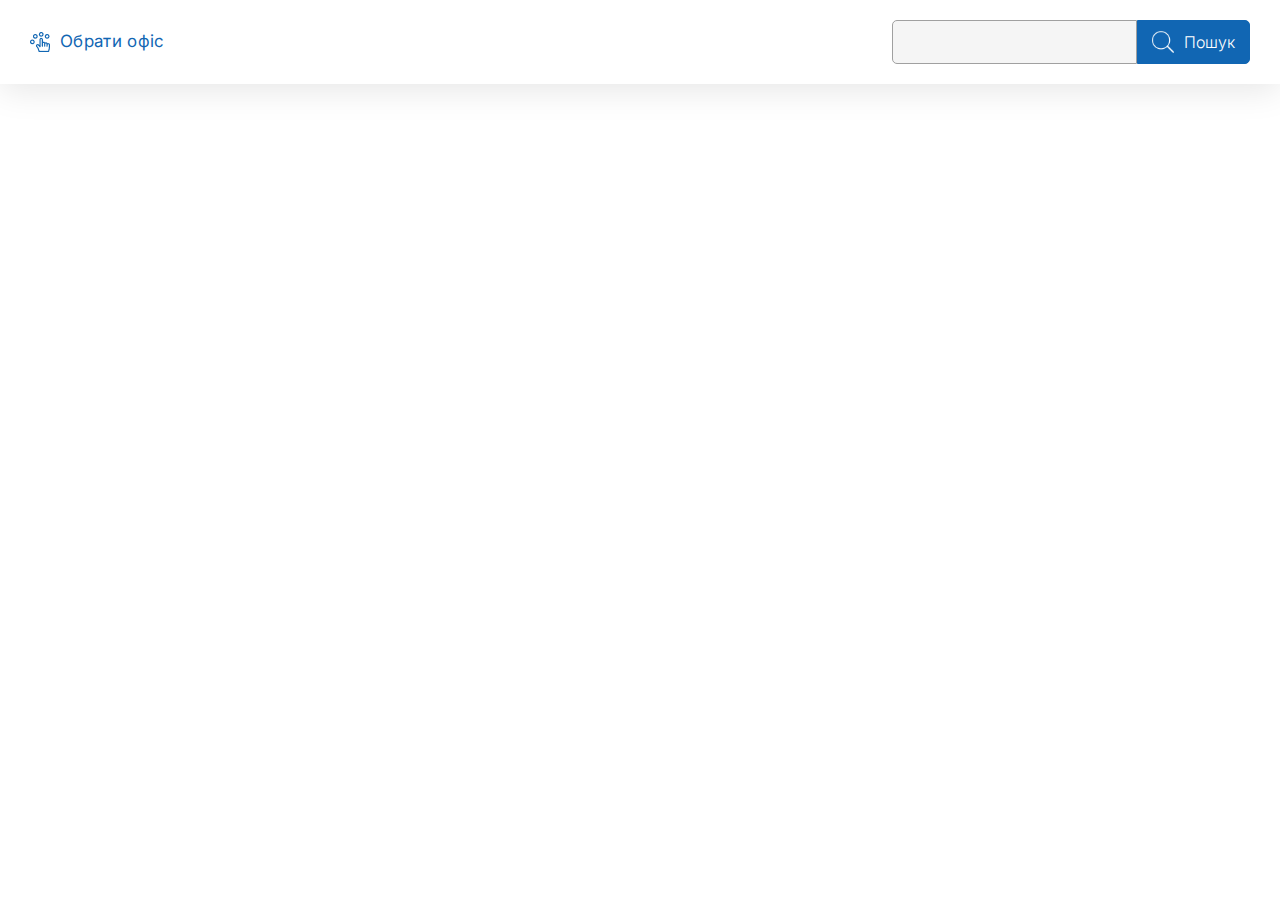
==== commit 622695ff: "create Header" ====
--- a/app/index.html
+++ b/app/index.html
@@ -9,7 +9,7 @@
     <meta name="keywords" content="Website">
     <link rel="stylesheet" href="https://cdn.jsdelivr.net/npm/swiper@8/swiper-bundle.min.css">
     <!-- ** STYLE ** -->
-       <link rel="stylesheet" href="./fonts/stylesheet.css">
+    <link href="https://fonts.googleapis.com/css2?family=Inter:wght@300;400;500;600&display=swap" rel="stylesheet">
     <link rel="stylesheet" href="css/style.css">
     <!-- Fav-icon -->
     <!-- <link rel="icon" type="image/png" href="./img/fav.ico"> -->
@@ -19,7 +19,19 @@
 
 <header class="header">
     <div class="container">
-        Hello its me
+        <div class="header__inner">
+            <a class="header__logo" href="index.html">
+                <img src="img/logo-mob.png" alt="icon">
+                <span>Обрати офіс</span>
+            </a>
+            <div class="header__search">
+                <input type="text">
+                <button type="submit">
+                    <img src="img/lupa.svg" alt="icon">
+                    <span>Пошук</span>
+                </button>
+            </div>
+        </div>
     </div>
 </header>
 
--- a/app/css/style.css
+++ b/app/css/style.css
@@ -189,10 +189,14 @@
   padding: 0;
   -webkit-box-sizing: border-box;
   box-sizing: border-box;
-  font-family: Montserrat,sans-serif
+  font-family: Inter,sans-serif
 }
 :root {
-  --container: 1280px
+  --container: 1280px;
+  --blue: #1166B3;
+  --white: #fff;
+  --gray: #A0A0A0;
+  --white-bgd: #F5F5F5
 }
 body {
   margin: 0;
@@ -274,5 +278,119 @@
   -webkit-clip-path: inset(100%);
   clip-path: inset(100%);
   clip: rect(0 0 0 0);
-  overflow: hidden
+  overflow: hidden;
+  -webkit-transition: all .3s ease;
+  -o-transition: all .3s ease;
+  transition: all .3s ease
+}
+.header {
+  padding: 17px 0;
+  background-color: var(--white);
+  -webkit-box-shadow: 0 6px 34px 0 rgba(0,0,0,.1);
+  box-shadow: 0 6px 34px 0 rgba(0,0,0,.1)
+}
+.header__inner {
+  display: -webkit-box;
+  display: -ms-flexbox;
+  display: flex;
+  -webkit-box-align: center;
+  -ms-flex-align: center;
+  align-items: center
+}
+.header__logo {
+  display: -webkit-box;
+  display: -ms-flexbox;
+  display: flex;
+  -webkit-box-align: center;
+  -ms-flex-align: center;
+  align-items: center
+}
+.header__logo img {
+  max-width: 20px
+}
+.header__logo span {
+  color: var(--blue);
+  font-size: 17px;
+  margin-left: 10px;
+  white-space: nowrap;
+  -webkit-transition: all .3s ease;
+  -o-transition: all .3s ease;
+  transition: all .3s ease
+}
+.header__search {
+  display: -webkit-box;
+  display: -ms-flexbox;
+  display: flex;
+  -webkit-box-align: center;
+  -ms-flex-align: center;
+  align-items: center;
+  margin-left: auto
+}
+.header__search input {
+  border-radius: 5px 0 0 5px;
+  width: 100%;
+  max-width: 0;
+  visibility: hidden;
+  opacity: 0;
+  -webkit-transition: all .3s ease;
+  -o-transition: all .3s ease;
+  transition: all .3s ease;
+  border: 1px solid var(--gray);
+  background: var(--white-bgd);
+  padding: 9px 14px;
+  font-size: 16px;
+  font-weight: 300;
+  color: var(--blue)
+}
+.header__search button {
+  background: var(--blue);
+  padding: 9px 14px;
+  height: 44px;
+  display: -webkit-box;
+  display: -ms-flexbox;
+  display: flex;
+  -webkit-box-align: center;
+  -ms-flex-align: center;
+  align-items: center;
+  border: 1px solid var(--blue);
+  border-radius: 5px;
+  -webkit-transition: all .3s ease;
+  -o-transition: all .3s ease;
+  transition: all .3s ease
+}
+.header__search img {
+  width: 22px;
+  height: 22px
+}
+.header__search span {
+  display: none;
+  margin-left: 10px;
+  font-size: 16px;
+  font-weight: 300;
+  color: var(--white)
+}
+.header__search .open {
+  max-width: 245px;
+  visibility: visible;
+  opacity: 1;
+  -webkit-transition: all .3s ease;
+  -o-transition: all .3s ease;
+  transition: all .3s ease
+}
+.header__search .open_btn {
+  border-radius: 0 5px 5px 0;
+  -webkit-transition: all .3s ease;
+  -o-transition: all .3s ease;
+  transition: all .3s ease
+}
+@media screen and (min-width:768px) {
+  .header {
+    padding: 20px 0
+  }
+  .header__logo img {
+    max-width: 22px
+  }
+  .header__search span {
+    display: block
+  }
 }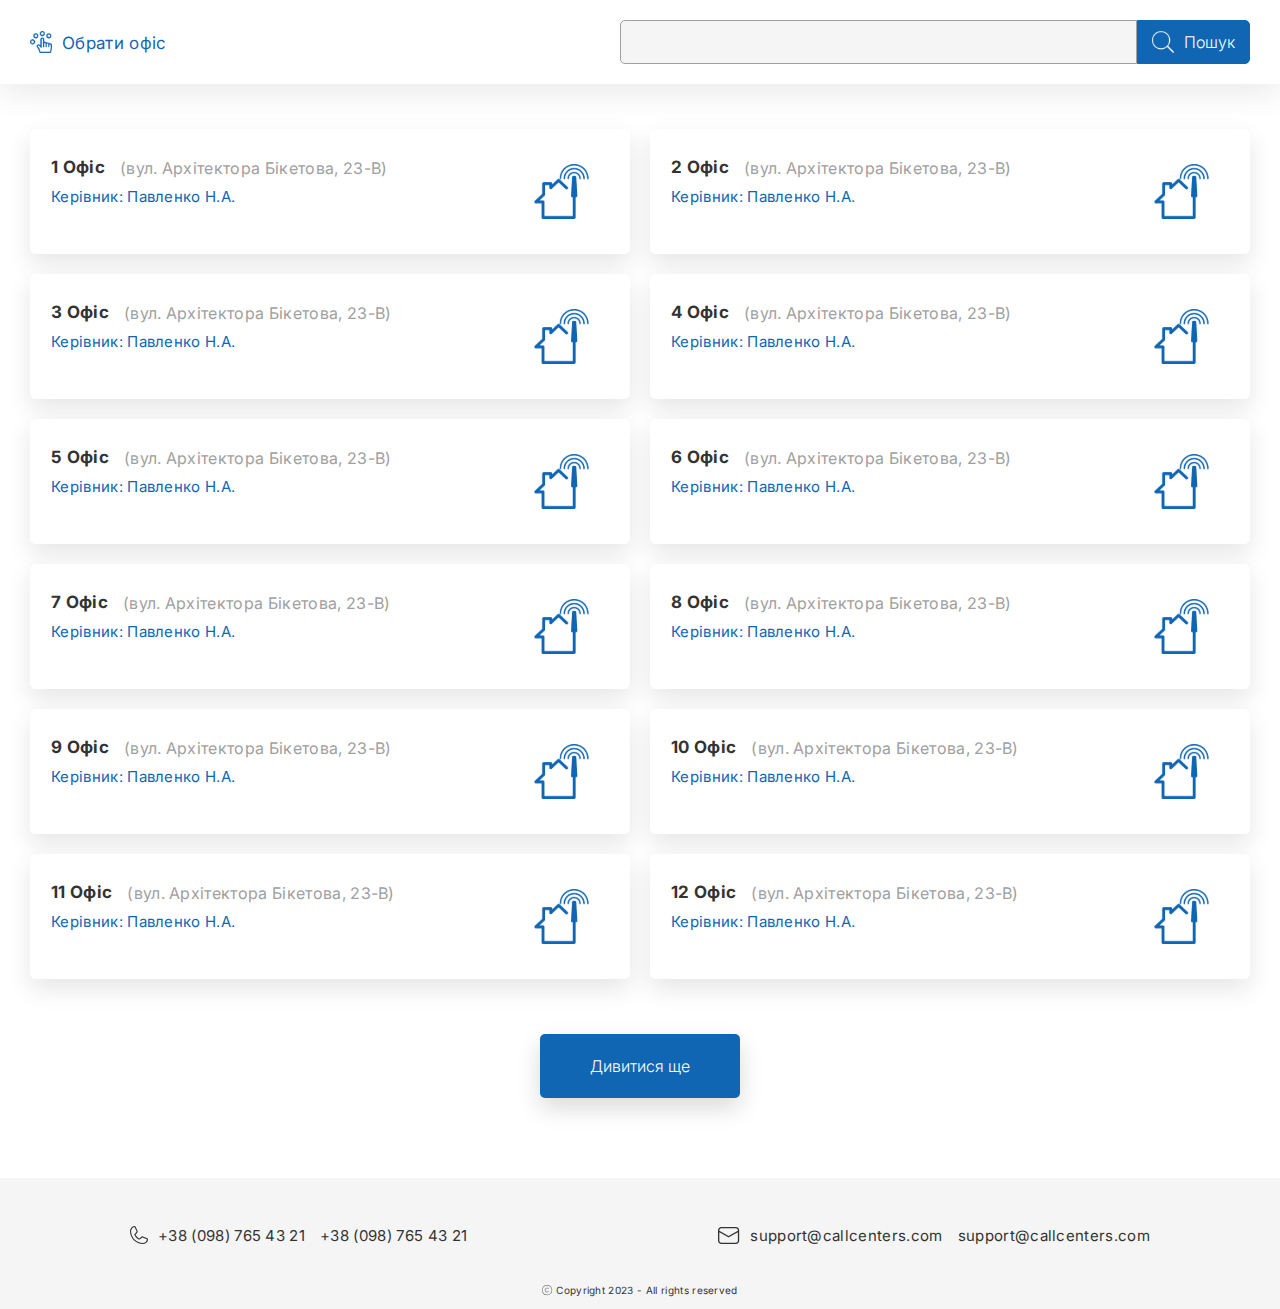
==== commit 8b71bb6c: "update + footer + main" ====
--- a/app/index.html
+++ b/app/index.html
@@ -21,7 +21,7 @@
     <div class="container">
         <div class="header__inner">
             <a class="header__logo" href="index.html">
-                <img src="img/logo-mob.png" alt="icon">
+                <img src="img/logotype.svg" alt="icon">
                 <span>Обрати офіс</span>
             </a>
             <div class="header__search">
@@ -36,12 +36,275 @@
 </header>
 
 <main>
-
+    <div class="office">
+        <div class="container">
+            <div class="office__inner">
+                <ul class="office__list">
+                    <li>
+                        <a href="#">
+                            <div class="list__city">
+                                <div class="list__city__title">
+                                    <h3>
+                                        1 Офіс
+                                    </h3>
+                                    <p>
+                                        (вул. Архітектора Бікетова, 23-В)
+                                    </p>
+                                </div>
+                                <p class="list__city__txt">
+                                    Керівник: Павленко Н.А.
+                                </p>
+                            </div>
+                            <img src="img/house.svg" alt="icon">
+                        </a>
+                    </li>
+                    <li>
+                        <a href="#">
+                            <div class="list__city">
+                                <div class="list__city__title">
+                                    <h3>
+                                        2 Офіс
+                                    </h3>
+                                    <p>
+                                        (вул. Архітектора Бікетова, 23-В)
+                                    </p>
+                                </div>
+                                <p class="list__city__txt">
+                                    Керівник: Павленко Н.А.
+                                </p>
+                            </div>
+                            <img src="img/house.svg" alt="icon">
+                        </a>
+                    </li>
+                    <li>
+                        <a href="#">
+                            <div class="list__city">
+                                <div class="list__city__title">
+                                    <h3>
+                                        3 Офіс
+                                    </h3>
+                                    <p>
+                                        (вул. Архітектора Бікетова, 23-В)
+                                    </p>
+                                </div>
+                                <p class="list__city__txt">
+                                    Керівник: Павленко Н.А.
+                                </p>
+                            </div>
+                            <img src="img/house.svg" alt="icon">
+                        </a>
+                    </li>
+                    <li>
+                        <a href="#">
+                            <div class="list__city">
+                                <div class="list__city__title">
+                                    <h3>
+                                        4 Офіс
+                                    </h3>
+                                    <p>
+                                        (вул. Архітектора Бікетова, 23-В)
+                                    </p>
+                                </div>
+                                <p class="list__city__txt">
+                                    Керівник: Павленко Н.А.
+                                </p>
+                            </div>
+                            <img src="img/house.svg" alt="icon">
+                        </a>
+                    </li>
+                    <li>
+                        <a href="#">
+                            <div class="list__city">
+                                <div class="list__city__title">
+                                    <h3>
+                                        5 Офіс
+                                    </h3>
+                                    <p>
+                                        (вул. Архітектора Бікетова, 23-В)
+                                    </p>
+                                </div>
+                                <p class="list__city__txt">
+                                    Керівник: Павленко Н.А.
+                                </p>
+                            </div>
+                            <img src="img/house.svg" alt="icon">
+                        </a>
+                    </li>
+                    <li>
+                        <a href="#">
+                            <div class="list__city">
+                                <div class="list__city__title">
+                                    <h3>
+                                        6 Офіс
+                                    </h3>
+                                    <p>
+                                        (вул. Архітектора Бікетова, 23-В)
+                                    </p>
+                                </div>
+                                <p class="list__city__txt">
+                                    Керівник: Павленко Н.А.
+                                </p>
+                            </div>
+                            <img src="img/house.svg" alt="icon">
+                        </a>
+                    </li>
+                    <li>
+                        <a href="#">
+                            <div class="list__city">
+                                <div class="list__city__title">
+                                    <h3>
+                                        7 Офіс
+                                    </h3>
+                                    <p>
+                                        (вул. Архітектора Бікетова, 23-В)
+                                    </p>
+                                </div>
+                                <p class="list__city__txt">
+                                    Керівник: Павленко Н.А.
+                                </p>
+                            </div>
+                            <img src="img/house.svg" alt="icon">
+                        </a>
+                    </li>
+                    <li>
+                        <a href="#">
+                            <div class="list__city">
+                                <div class="list__city__title">
+                                    <h3>
+                                        8 Офіс
+                                    </h3>
+                                    <p>
+                                        (вул. Архітектора Бікетова, 23-В)
+                                    </p>
+                                </div>
+                                <p class="list__city__txt">
+                                    Керівник: Павленко Н.А.
+                                </p>
+                            </div>
+                            <img src="img/house.svg" alt="icon">
+                        </a>
+                    </li>
+                    <li>
+                        <a href="#">
+                            <div class="list__city">
+                                <div class="list__city__title">
+                                    <h3>
+                                        9 Офіс
+                                    </h3>
+                                    <p>
+                                        (вул. Архітектора Бікетова, 23-В)
+                                    </p>
+                                </div>
+                                <p class="list__city__txt">
+                                    Керівник: Павленко Н.А.
+                                </p>
+                            </div>
+                            <img src="img/house.svg" alt="icon">
+                        </a>
+                    </li>
+                    <li>
+                        <a href="#">
+                            <div class="list__city">
+                                <div class="list__city__title">
+                                    <h3>
+                                        10 Офіс
+                                    </h3>
+                                    <p>
+                                        (вул. Архітектора Бікетова, 23-В)
+                                    </p>
+                                </div>
+                                <p class="list__city__txt">
+                                    Керівник: Павленко Н.А.
+                                </p>
+                            </div>
+                            <img src="img/house.svg" alt="icon">
+                        </a>
+                    </li>
+                    <li>
+                        <a href="#">
+                            <div class="list__city">
+                                <div class="list__city__title">
+                                    <h3>
+                                        11 Офіс
+                                    </h3>
+                                    <p>
+                                        (вул. Архітектора Бікетова, 23-В)
+                                    </p>
+                                </div>
+                                <p class="list__city__txt">
+                                    Керівник: Павленко Н.А.
+                                </p>
+                            </div>
+                            <img src="img/house.svg" alt="icon">
+                        </a>
+                    </li>
+                    <li>
+                        <a href="#">
+                            <div class="list__city">
+                                <div class="list__city__title">
+                                    <h3>
+                                        12 Офіс
+                                    </h3>
+                                    <p>
+                                        (вул. Архітектора Бікетова, 23-В)
+                                    </p>
+                                </div>
+                                <p class="list__city__txt">
+                                    Керівник: Павленко Н.А.
+                                </p>
+                            </div>
+                            <img src="img/house.svg" alt="icon">
+                        </a>
+                    </li>
+                </ul>
+                <button class="office__next" type="button">
+                    Дивитися ще
+                </button>
+            </div>
+        </div>
+    </div>
 </main>
 
 <footer class="footer">
     <div class="container">
-        
+        <div class="footer__inner">
+            <div class="footer__soc">
+                <img src="img/phone.svg" alt="icon">
+                <ul>
+                    <li>
+                        <a href="tel:+38(098)7654321">
+                            +38 (098) 765 43 21
+                        </a>
+                    </li>
+                    <li>
+                        <a href="tel:+38(098)7654321">
+                            +38 (098) 765 43 21
+                        </a>
+                    </li>
+                </ul>
+            </div>
+            <div class="footer__soc">
+                <img src="img/mail.svg" alt="icon">
+                <ul>
+                    <li>
+                        <a href="mailto:support@callcenters.com">
+                            support@callcenters.com
+                        </a>
+                    </li>
+                    <li>
+                        <a href="mailto:support@callcenters.com">
+                            support@callcenters.com
+                        </a>
+                    </li>
+                </ul>
+            </div>
+        </div>
+        <p class="footer__copiright">
+            <svg xmlns="http://www.w3.org/2000/svg" width="11" height="11" viewBox="0 0 11 11" fill="none">
+                <path d="M5.07813 0C4.07377 0 3.09197 0.297827 2.25687 0.855818C1.42178 1.41381 0.770903 2.2069 0.386551 3.13481C0.00220019 4.06272 -0.0983635 5.08376 0.0975771 6.06882C0.293518 7.05388 0.777162 7.95871 1.48735 8.6689C2.19754 9.37909 3.10237 9.86273 4.08743 10.0587C5.07249 10.2546 6.09353 10.1541 7.02144 9.7697C7.94935 9.38535 8.74244 8.73447 9.30043 7.89938C9.85842 7.06429 10.1563 6.08248 10.1563 5.07812C10.1548 3.73178 9.61928 2.44099 8.66727 1.48898C7.71526 0.536969 6.42448 0.00147855 5.07813 0ZM5.07813 9.75C4.15412 9.75 3.25086 9.476 2.48257 8.96265C1.71429 8.44929 1.11548 7.71965 0.761877 6.86597C0.408274 6.0123 0.315756 5.07294 0.496021 4.16669C0.676286 3.26043 1.12124 2.42798 1.77461 1.77461C2.42799 1.12124 3.26043 0.676284 4.16669 0.496019C5.07294 0.315753 6.0123 0.408272 6.86598 0.761875C7.71965 1.11548 8.4493 1.71428 8.96265 2.48257C9.476 3.25086 9.75 4.15412 9.75 5.07812C9.74866 6.31677 9.25601 7.5043 8.38016 8.38015C7.5043 9.25601 6.31677 9.74866 5.07813 9.75ZM6.86563 6.41926C6.58418 6.7943 6.19187 7.07129 5.74427 7.21101C5.29667 7.35072 4.81645 7.34608 4.37164 7.19774C3.92682 7.0494 3.53994 6.76487 3.2658 6.38446C2.99165 6.00405 2.84413 5.54703 2.84413 5.07812C2.84413 4.60922 2.99165 4.1522 3.2658 3.77179C3.53994 3.39138 3.92682 3.10685 4.37164 2.95851C4.81645 2.81017 5.29667 2.80553 5.74427 2.94524C6.19187 3.08496 6.58418 3.36195 6.86563 3.73699C6.88166 3.75833 6.89334 3.78262 6.89999 3.80847C6.90664 3.83433 6.90814 3.86124 6.90439 3.88767C6.90064 3.9141 6.89172 3.93953 6.87815 3.96251C6.86457 3.9855 6.8466 4.00558 6.82526 4.02162C6.80392 4.03766 6.77963 4.04934 6.75377 4.05599C6.72792 4.06264 6.70101 4.06413 6.67458 4.06038C6.64815 4.05664 6.62272 4.04772 6.59973 4.03414C6.57675 4.02056 6.55667 4.00259 6.54063 3.98125C6.31041 3.6743 5.98945 3.44756 5.62321 3.33315C5.25698 3.21875 4.86402 3.22248 4.50002 3.34381C4.13602 3.46515 3.81942 3.69793 3.59507 4.0092C3.37073 4.32047 3.25 4.69443 3.25 5.07812C3.25 5.46182 3.37073 5.83578 3.59507 6.14705C3.81942 6.45831 4.13602 6.6911 4.50002 6.81244C4.86402 6.93377 5.25698 6.9375 5.62321 6.82309C5.98945 6.70869 6.31041 6.48195 6.54063 6.175C6.57302 6.1319 6.6212 6.10344 6.67458 6.09587C6.72796 6.08829 6.78216 6.10224 6.82526 6.13463C6.86835 6.16702 6.89682 6.2152 6.90439 6.26858C6.91196 6.32196 6.89802 6.37616 6.86563 6.41926Z" fill="#333333"/>
+            </svg>
+            Copyright 2023 - All rights reserved
+        </p>
     </div>
 </footer>
 
--- a/app/css/style.css
+++ b/app/css/style.css
@@ -194,9 +194,11 @@
 :root {
   --container: 1280px;
   --blue: #1166B3;
+  --blue-hover: #024E93;
   --white: #fff;
   --gray: #A0A0A0;
-  --white-bgd: #F5F5F5
+  --white-bgd: #F5F5F5;
+  --black: #333
 }
 body {
   margin: 0;
@@ -295,7 +297,11 @@
   display: flex;
   -webkit-box-align: center;
   -ms-flex-align: center;
-  align-items: center
+  align-items: center;
+  -webkit-box-pack: justify;
+  -ms-flex-pack: justify;
+  justify-content: space-between;
+  gap: 30px
 }
 .header__logo {
   display: -webkit-box;
@@ -303,19 +309,41 @@
   display: flex;
   -webkit-box-align: center;
   -ms-flex-align: center;
-  align-items: center
+  align-items: center;
+  -webkit-transition: all .3s ease;
+  -o-transition: all .3s ease;
+  transition: all .3s ease
 }
 .header__logo img {
-  max-width: 20px
+  width: 20px;
+  height: 20px
 }
 .header__logo span {
   color: var(--blue);
   font-size: 17px;
   margin-left: 10px;
   white-space: nowrap;
-  -webkit-transition: all .3s ease;
-  -o-transition: all .3s ease;
-  transition: all .3s ease
+  position: relative;
+  -webkit-transition: all .3s ease;
+  -o-transition: all .3s ease;
+  transition: all .3s ease
+}
+.header__logo span::after {
+  display: block;
+  content: "";
+  width: 100%;
+  max-width: 0;
+  height: 1px;
+  background: var(--blue);
+  -webkit-transition: all .3s ease;
+  -o-transition: all .3s ease;
+  transition: all .3s ease;
+  margin: 0 auto;
+  margin-top: -5px
+}
+.header__logo:hover span::after {
+  max-width: 100%;
+  opacity: 1
 }
 .header__search {
   display: -webkit-box;
@@ -324,7 +352,11 @@
   -webkit-box-align: center;
   -ms-flex-align: center;
   align-items: center;
-  margin-left: auto
+  -webkit-box-pack: end;
+  -ms-flex-pack: end;
+  justify-content: end;
+  width: 100%;
+  max-width: 630px
 }
 .header__search input {
   border-radius: 5px 0 0 5px;
@@ -388,9 +420,244 @@
     padding: 20px 0
   }
   .header__logo img {
-    max-width: 22px
+    width: 22px;
+    height: 22px
   }
   .header__search span {
     display: block
   }
+  .header__search .open {
+    max-width: 630px
+  }
+}
+.office {
+  padding: 25px 0 60px
+}
+.office__list {
+  width: 100%
+}
+.office__list li {
+  width: 100%;
+  padding: 25px 15px;
+  border-radius: 5px;
+  -webkit-box-shadow: 0 10px 25px 0 rgba(0,0,0,.1);
+  box-shadow: 0 10px 25px 0 rgba(0,0,0,.1);
+  margin-bottom: 15px;
+  background: var(--white);
+  border: 1px solid var(--white);
+  -webkit-transition: all .3s ease;
+  -o-transition: all .3s ease;
+  transition: all .3s ease;
+  cursor: pointer
+}
+.office__list li:last-child {
+  margin-bottom: 0
+}
+.office__list li:hover {
+  border: 1px solid var(--blue)
+}
+.office__list li img {
+  width: 55px;
+  height: 55px;
+  margin: 0 auto
+}
+.office__list .list__city {
+  margin-bottom: 20px
+}
+.office__list .list__city__title {
+  display: -webkit-box;
+  display: -ms-flexbox;
+  display: flex;
+  -webkit-box-align: center;
+  -ms-flex-align: center;
+  align-items: center;
+  margin-bottom: 5px
+}
+.office__list .list__city__title h3 {
+  color: var(--black);
+  font-size: 15px;
+  margin-right: 15px;
+  white-space: nowrap
+}
+.office__list .list__city__title p {
+  color: var(--gray);
+  font-size: 14px
+}
+.office__list .list__city__txt {
+  font-size: 13px;
+  color: var(--blue)
+}
+.office__next {
+  display: -webkit-box;
+  display: -ms-flexbox;
+  display: flex;
+  margin: 0 auto;
+  margin-top: 40px;
+  background: var(--blue);
+  border-radius: 5px;
+  -webkit-box-shadow: 0 10px 25px 0 rgba(0,0,0,.15);
+  box-shadow: 0 10px 25px 0 rgba(0,0,0,.15);
+  color: var(--white);
+  padding: 17px 42px;
+  font-size: 14px;
+  font-weight: 300;
+  -webkit-transition: all .3s ease;
+  -o-transition: all .3s ease;
+  transition: all .3s ease
+}
+.office__next:hover {
+  background: var(--blue-hover)
+}
+@media screen and (min-width:768px) {
+  .office {
+    padding: 45px 0 80px
+  }
+  .office a {
+    display: -webkit-box;
+    display: -ms-flexbox;
+    display: flex;
+    -webkit-box-align: center;
+    -ms-flex-align: center;
+    align-items: center;
+    -webkit-box-pack: justify;
+    -ms-flex-pack: justify;
+    justify-content: space-between
+  }
+  .office__list {
+    display: -ms-grid;
+    display: grid;
+    -ms-grid-columns: 1fr 1fr;
+    grid-template-columns: 1fr 1fr;
+    gap: 20px
+  }
+  .office li {
+    padding: 25px 40px 25px 20px;
+    margin: 0
+  }
+  .office li img {
+    margin: 0
+  }
+  .office .list__city__title h3 {
+    font-size: 17px
+  }
+  .office .list__city__title p {
+    font-size: 16px
+  }
+  .office .list__city__txt {
+    font-size: 15px
+  }
+  .office__next {
+    margin-top: 55px;
+    font-size: 16px;
+    padding: 20px 50px
+  }
+}
+.footer {
+  padding: 30px 0 15px;
+  background: var(--white-bgd)
+}
+.footer__soc {
+  display: -webkit-box;
+  display: -ms-flexbox;
+  display: flex;
+  -webkit-box-orient: vertical;
+  -webkit-box-direction: normal;
+  -ms-flex-direction: column;
+  flex-direction: column;
+  -webkit-box-align: center;
+  -ms-flex-align: center;
+  align-items: center;
+  margin-bottom: 20px
+}
+.footer__soc:last-child {
+  margin-bottom: 0
+}
+.footer__soc img {
+  max-width: 22px;
+  margin-bottom: 15px
+}
+.footer__soc a {
+  font-size: 13px;
+  color: var(--black);
+  -webkit-transition: all .3s ease;
+  -o-transition: all .3s ease;
+  transition: all .3s ease
+}
+.footer__soc a:hover {
+  color: var(--blue)
+}
+.footer__soc li {
+  margin-bottom: 15px
+}
+.footer__soc li:last-child {
+  margin-bottom: 0
+}
+.footer__copiright {
+  display: -webkit-box;
+  display: -ms-flexbox;
+  display: flex;
+  -webkit-box-align: center;
+  -ms-flex-align: center;
+  align-items: center;
+  -webkit-box-pack: center;
+  -ms-flex-pack: center;
+  justify-content: center;
+  margin-top: 40px;
+  gap: 3px;
+  font-size: 9px;
+  color: var(--black)
+}
+@media screen and (min-width:768px) {
+  .footer {
+    padding: 45px 0 11px
+  }
+  .footer__inner {
+    display: -webkit-box;
+    display: -ms-flexbox;
+    display: flex;
+    -webkit-box-align: center;
+    -ms-flex-align: center;
+    align-items: center;
+    margin: 0 auto;
+    -webkit-box-pack: justify;
+    -ms-flex-pack: justify;
+    justify-content: space-between;
+    width: 100%;
+    max-width: 1020px
+  }
+  .footer__soc {
+    margin-bottom: 0;
+    -webkit-box-orient: horizontal;
+    -webkit-box-direction: normal;
+    -ms-flex-direction: row;
+    flex-direction: row;
+    -webkit-box-align: center;
+    -ms-flex-align: center;
+    align-items: center
+  }
+  .footer__soc img {
+    margin-bottom: 0;
+    margin-right: 10px
+  }
+  .footer__soc ul {
+    gap: 15px
+  }
+  .footer__soc li {
+    margin-bottom: 0
+  }
+  .footer__soc a {
+    white-space: nowrap;
+    font-size: 15px
+  }
+}
+@media screen and (min-width:992px) {
+  .footer__soc ul {
+    display: -webkit-box;
+    display: -ms-flexbox;
+    display: flex
+  }
+  .footer__copiright {
+    margin-top: 35px;
+    font-size: 10px
+  }
 }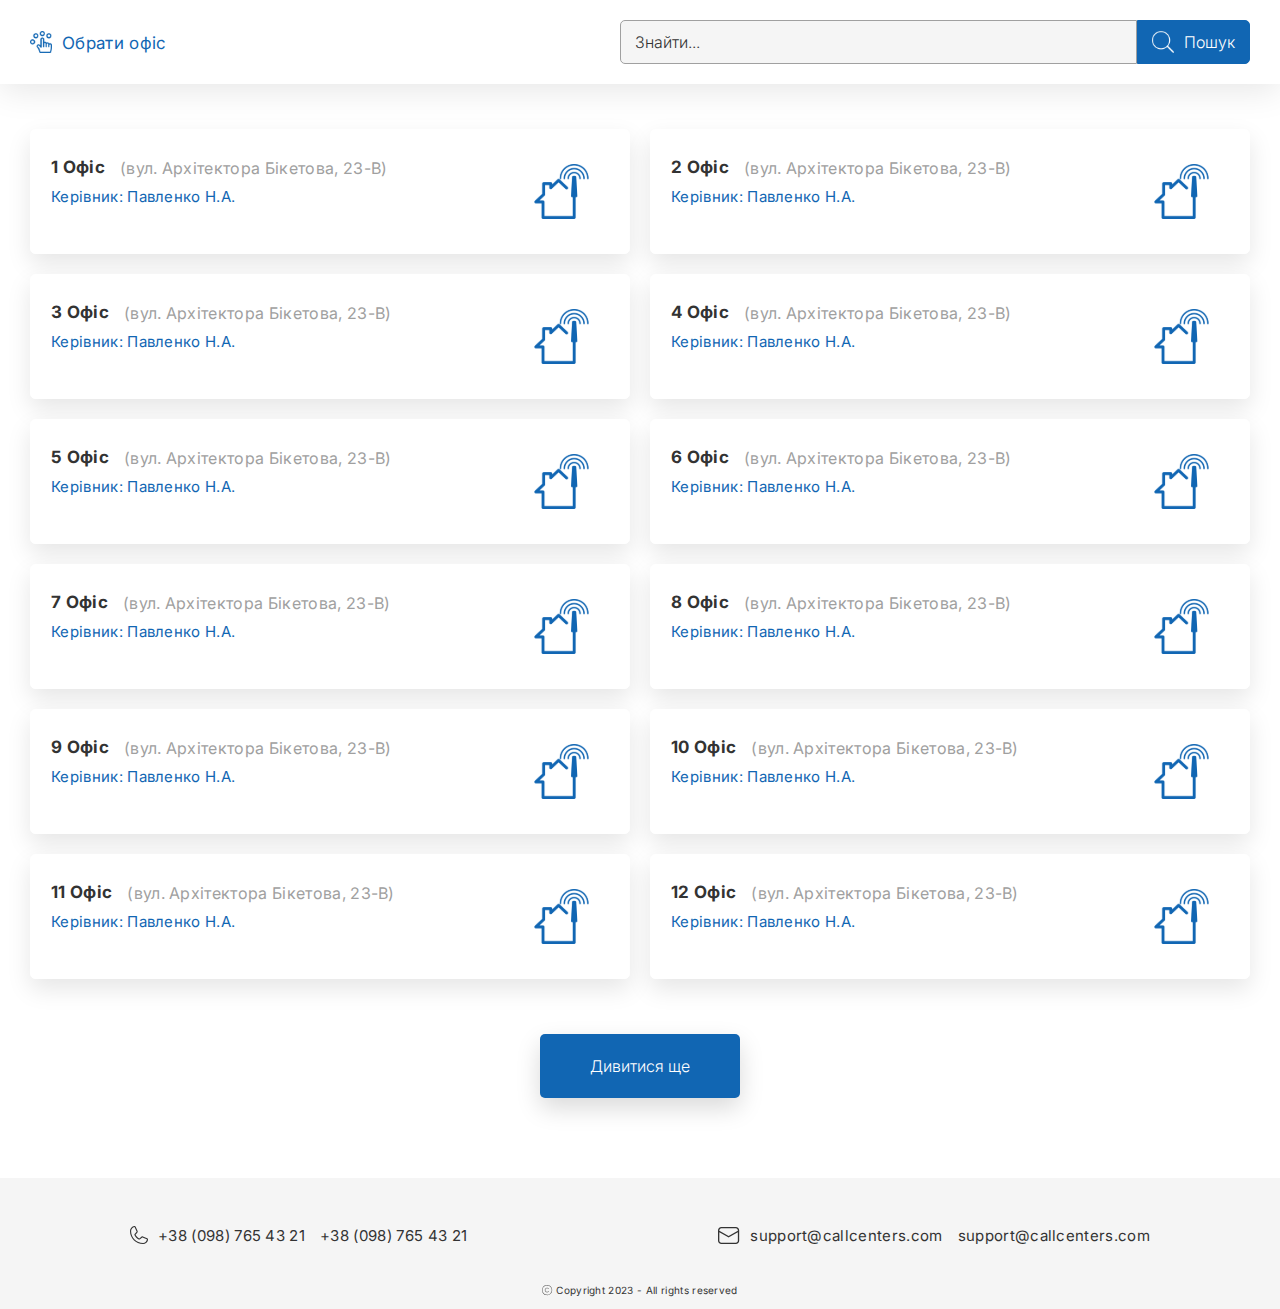
==== commit 599c8c52: "update" ====
--- a/app/index.html
+++ b/app/index.html
@@ -25,7 +25,7 @@
                 <span>Обрати офіс</span>
             </a>
             <div class="header__search">
-                <input type="text">
+                <input type="text" placeholder="Знайти...">
                 <button type="submit">
                     <img src="img/lupa.svg" alt="icon">
                     <span>Пошук</span>
--- a/app/css/style.css
+++ b/app/css/style.css
@@ -372,7 +372,32 @@
   padding: 9px 14px;
   font-size: 16px;
   font-weight: 300;
-  color: var(--blue)
+  color: var(--black)
+}
+.header__search input::-webkit-input-placeholder {
+  font-size: 16px;
+  font-weight: 300;
+  color: var(--black)
+}
+.header__search input::-moz-placeholder {
+  font-size: 16px;
+  font-weight: 300;
+  color: var(--black)
+}
+.header__search input:-ms-input-placeholder {
+  font-size: 16px;
+  font-weight: 300;
+  color: var(--black)
+}
+.header__search input::-ms-input-placeholder {
+  font-size: 16px;
+  font-weight: 300;
+  color: var(--black)
+}
+.header__search input::placeholder {
+  font-size: 16px;
+  font-weight: 300;
+  color: var(--black)
 }
 .header__search button {
   background: var(--blue);
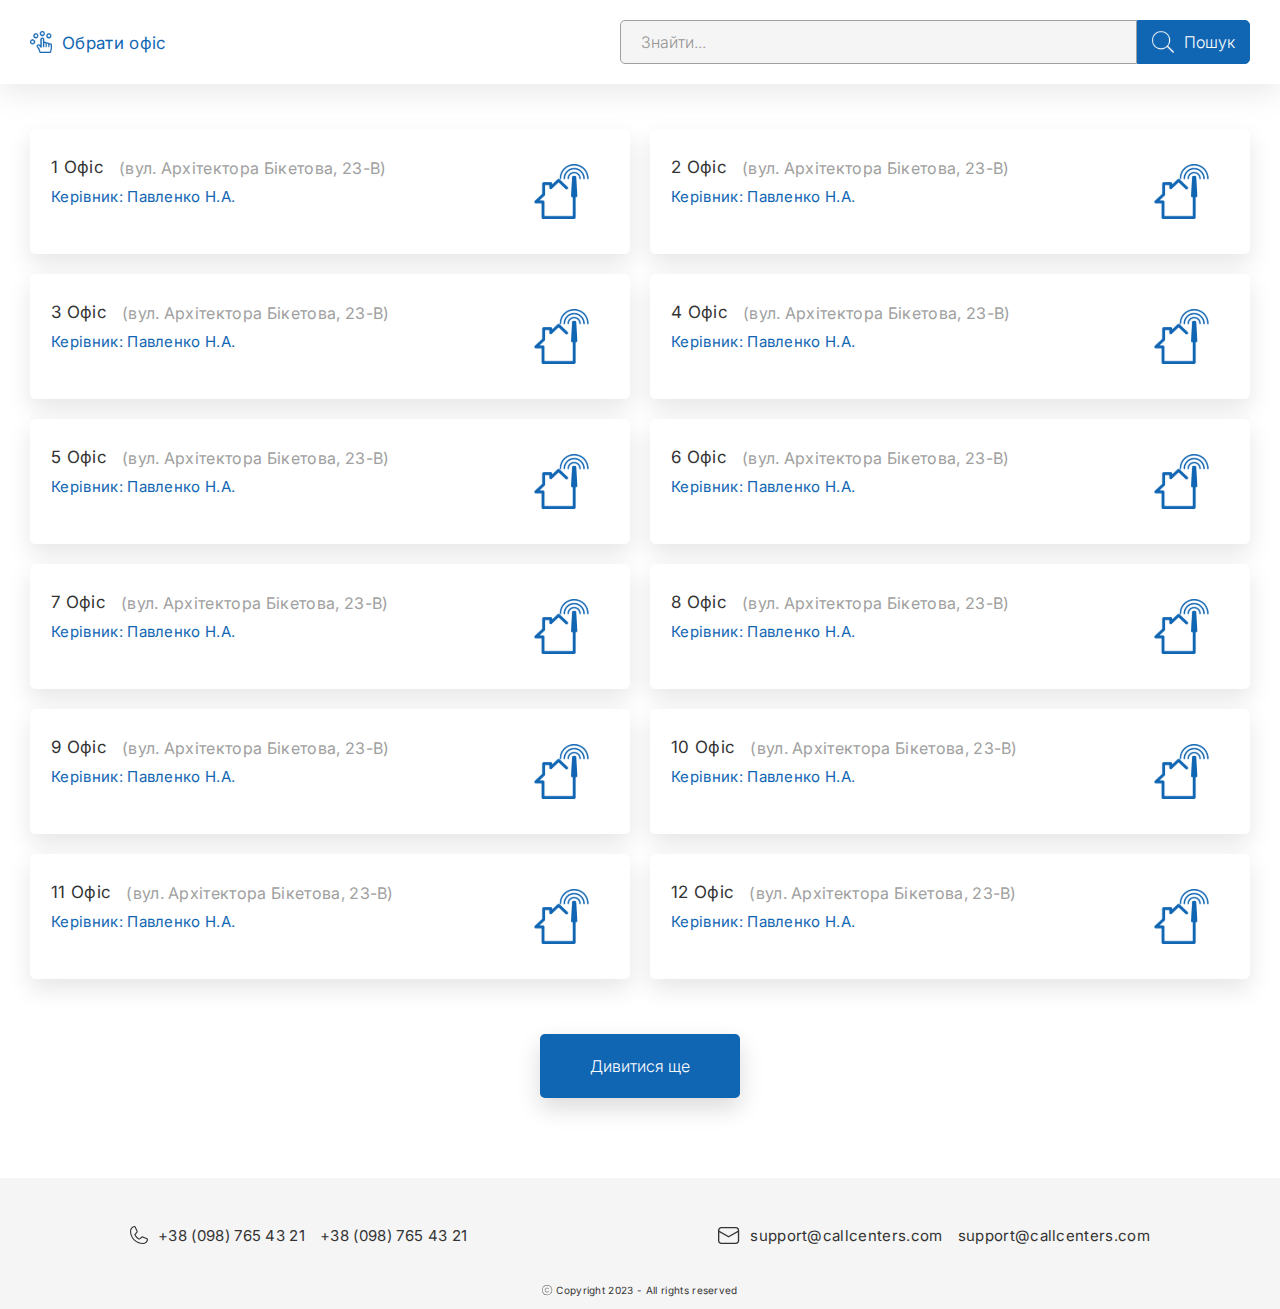
==== commit e8895179: "office page done" ====
--- a/app/index.html
+++ b/app/index.html
@@ -36,12 +36,12 @@
 </header>
 
 <main>
-    <div class="office">
+    <section class="office">
         <div class="container">
             <div class="office__inner">
                 <ul class="office__list">
                     <li>
-                        <a href="#">
+                        <a href="office.html">
                             <div class="list__city">
                                 <div class="list__city__title">
                                     <h3>
@@ -59,7 +59,7 @@
                         </a>
                     </li>
                     <li>
-                        <a href="#">
+                        <a href="office.html">
                             <div class="list__city">
                                 <div class="list__city__title">
                                     <h3>
@@ -77,7 +77,7 @@
                         </a>
                     </li>
                     <li>
-                        <a href="#">
+                        <a href="office.html">
                             <div class="list__city">
                                 <div class="list__city__title">
                                     <h3>
@@ -95,7 +95,7 @@
                         </a>
                     </li>
                     <li>
-                        <a href="#">
+                        <a href="office.html">
                             <div class="list__city">
                                 <div class="list__city__title">
                                     <h3>
@@ -113,7 +113,7 @@
                         </a>
                     </li>
                     <li>
-                        <a href="#">
+                        <a href="office.html">
                             <div class="list__city">
                                 <div class="list__city__title">
                                     <h3>
@@ -131,7 +131,7 @@
                         </a>
                     </li>
                     <li>
-                        <a href="#">
+                        <a href="office.html">
                             <div class="list__city">
                                 <div class="list__city__title">
                                     <h3>
@@ -149,7 +149,7 @@
                         </a>
                     </li>
                     <li>
-                        <a href="#">
+                        <a href="office.html">
                             <div class="list__city">
                                 <div class="list__city__title">
                                     <h3>
@@ -167,7 +167,7 @@
                         </a>
                     </li>
                     <li>
-                        <a href="#">
+                        <a href="office.html">
                             <div class="list__city">
                                 <div class="list__city__title">
                                     <h3>
@@ -185,7 +185,7 @@
                         </a>
                     </li>
                     <li>
-                        <a href="#">
+                        <a href="office.html">
                             <div class="list__city">
                                 <div class="list__city__title">
                                     <h3>
@@ -203,7 +203,7 @@
                         </a>
                     </li>
                     <li>
-                        <a href="#">
+                        <a href="office.html">
                             <div class="list__city">
                                 <div class="list__city__title">
                                     <h3>
@@ -221,7 +221,7 @@
                         </a>
                     </li>
                     <li>
-                        <a href="#">
+                        <a href="office.html">
                             <div class="list__city">
                                 <div class="list__city__title">
                                     <h3>
@@ -239,7 +239,7 @@
                         </a>
                     </li>
                     <li>
-                        <a href="#">
+                        <a href="office.html">
                             <div class="list__city">
                                 <div class="list__city__title">
                                     <h3>
@@ -262,7 +262,7 @@
                 </button>
             </div>
         </div>
-    </div>
+    </section>
 </main>
 
 <footer class="footer">
--- a/app/css/style.css
+++ b/app/css/style.css
@@ -377,27 +377,43 @@
 .header__search input::-webkit-input-placeholder {
   font-size: 16px;
   font-weight: 300;
-  color: var(--black)
+  color: var(--black);
+  opacity: 50%;
+  -webkit-transition: all 10ms ease;
+  transition: all 10ms ease
 }
 .header__search input::-moz-placeholder {
   font-size: 16px;
   font-weight: 300;
-  color: var(--black)
+  color: var(--black);
+  opacity: 50%;
+  -moz-transition: all 10ms ease;
+  transition: all 10ms ease
 }
 .header__search input:-ms-input-placeholder {
   font-size: 16px;
   font-weight: 300;
-  color: var(--black)
+  color: var(--black);
+  opacity: 50%;
+  -ms-transition: all 10ms ease;
+  transition: all 10ms ease
 }
 .header__search input::-ms-input-placeholder {
   font-size: 16px;
   font-weight: 300;
-  color: var(--black)
+  color: var(--black);
+  opacity: 50%;
+  -ms-transition: all 10ms ease;
+  transition: all 10ms ease
 }
 .header__search input::placeholder {
   font-size: 16px;
   font-weight: 300;
-  color: var(--black)
+  color: var(--black);
+  opacity: 50%;
+  -webkit-transition: all 10ms ease;
+  -o-transition: all 10ms ease;
+  transition: all 10ms ease
 }
 .header__search button {
   background: var(--blue);
@@ -434,6 +450,27 @@
   -o-transition: all .3s ease;
   transition: all .3s ease
 }
+.header__search .open::-webkit-input-placeholder {
+  -webkit-transition: all .3s ease;
+  transition: all .3s ease
+}
+.header__search .open::-moz-placeholder {
+  -moz-transition: all .3s ease;
+  transition: all .3s ease
+}
+.header__search .open:-ms-input-placeholder {
+  -ms-transition: all .3s ease;
+  transition: all .3s ease
+}
+.header__search .open::-ms-input-placeholder {
+  -ms-transition: all .3s ease;
+  transition: all .3s ease
+}
+.header__search .open::placeholder {
+  -webkit-transition: all .3s ease;
+  -o-transition: all .3s ease;
+  transition: all .3s ease
+}
 .header__search .open_btn {
   border-radius: 0 5px 5px 0;
   -webkit-transition: all .3s ease;
@@ -447,6 +484,9 @@
   .header__logo img {
     width: 22px;
     height: 22px
+  }
+  .header__search input {
+    padding: 9px 20px
   }
   .header__search span {
     display: block
@@ -502,6 +542,7 @@
   color: var(--black);
   font-size: 15px;
   margin-right: 15px;
+  font-weight: 400;
   white-space: nowrap
 }
 .office__list .list__city__title p {
@@ -511,6 +552,50 @@
 .office__list .list__city__txt {
   font-size: 13px;
   color: var(--blue)
+}
+@media screen and (min-width:768px) {
+  .office {
+    padding: 45px 0 80px
+  }
+  .office a {
+    display: -webkit-box;
+    display: -ms-flexbox;
+    display: flex;
+    -webkit-box-align: center;
+    -ms-flex-align: center;
+    align-items: center;
+    -webkit-box-pack: justify;
+    -ms-flex-pack: justify;
+    justify-content: space-between
+  }
+  .office__list {
+    display: -ms-grid;
+    display: grid;
+    -ms-grid-columns: 1fr 1fr;
+    grid-template-columns: 1fr 1fr;
+    gap: 20px
+  }
+  .office li {
+    padding: 25px 40px 25px 20px;
+    margin: 0
+  }
+  .office li img {
+    margin: 0
+  }
+  .office .list__city__title h3 {
+    font-size: 17px
+  }
+  .office .list__city__title p {
+    font-size: 16px
+  }
+  .office .list__city__txt {
+    font-size: 15px
+  }
+  .office__next {
+    margin-top: 55px;
+    font-size: 16px;
+    padding: 20px 50px
+  }
 }
 .office__next {
   display: -webkit-box;
@@ -534,47 +619,130 @@
   background: var(--blue-hover)
 }
 @media screen and (min-width:768px) {
-  .office {
-    padding: 45px 0 80px
-  }
-  .office a {
-    display: -webkit-box;
-    display: -ms-flexbox;
-    display: flex;
-    -webkit-box-align: center;
-    -ms-flex-align: center;
-    align-items: center;
-    -webkit-box-pack: justify;
-    -ms-flex-pack: justify;
-    justify-content: space-between
-  }
-  .office__list {
-    display: -ms-grid;
-    display: grid;
-    -ms-grid-columns: 1fr 1fr;
-    grid-template-columns: 1fr 1fr;
-    gap: 20px
-  }
-  .office li {
-    padding: 25px 40px 25px 20px;
-    margin: 0
-  }
-  .office li img {
-    margin: 0
-  }
-  .office .list__city__title h3 {
-    font-size: 17px
-  }
-  .office .list__city__title p {
-    font-size: 16px
-  }
-  .office .list__city__txt {
-    font-size: 15px
-  }
   .office__next {
     margin-top: 55px;
     font-size: 16px;
     padding: 20px 50px
+  }
+}
+.product {
+  padding: 25px 0 60px
+}
+.product__title {
+  display: -webkit-box;
+  display: -ms-flexbox;
+  display: flex;
+  -webkit-box-align: center;
+  -ms-flex-align: center;
+  align-items: center;
+  gap: 15px;
+  padding-bottom: 10px;
+  border-bottom: 1px solid var(--black);
+  margin-bottom: 15px
+}
+.product__title h2 {
+  font-size: 22px;
+  font-weight: 500;
+  color: var(--black);
+  white-space: nowrap
+}
+.product__title h3 {
+  font-size: 14px;
+  font-weight: 400;
+  color: var(--gray)
+}
+.product__title p {
+  font-size: 13px;
+  font-weight: 400;
+  color: var(--blue)
+}
+.product__list {
+  display: -webkit-box;
+  display: -ms-flexbox;
+  display: flex;
+  -webkit-box-align: center;
+  -ms-flex-align: center;
+  align-items: center;
+  -webkit-box-orient: vertical;
+  -webkit-box-direction: normal;
+  -ms-flex-direction: column;
+  flex-direction: column;
+  gap: 15px
+}
+.product__list a {
+  display: -webkit-box;
+  display: -ms-flexbox;
+  display: flex;
+  -webkit-box-orient: vertical;
+  -webkit-box-direction: normal;
+  -ms-flex-direction: column;
+  flex-direction: column;
+  -webkit-box-align: center;
+  -ms-flex-align: center;
+  align-items: center;
+  border-radius: 5px;
+  background: var(--white);
+  -webkit-box-shadow: 0 10px 25px 0 rgba(0,0,0,.1);
+  box-shadow: 0 10px 25px 0 rgba(0,0,0,.1);
+  padding: 20px 59px;
+  border: 1px solid var(--white);
+  -webkit-transition: all .3s ease;
+  -o-transition: all .3s ease;
+  transition: all .3s ease
+}
+.product__list a:hover {
+  border: 1px solid var(--blue)
+}
+.product__list img {
+  max-width: 167px;
+  margin-bottom: 25px
+}
+.product__list p {
+  font-size: 14px;
+  font-weight: 400;
+  color: var(--black);
+  width: 100%;
+  max-width: 187px;
+  text-align: center
+}
+@media screen and (min-width:768px) {
+  .product {
+    padding: 48px 0 80px
+  }
+  .product__title {
+    margin-bottom: 38px
+  }
+  .product__title h2 {
+    font-size: 36px;
+    font-weight: 500
+  }
+  .product__title h3 {
+    font-size: 16px
+  }
+  .product__title p {
+    font-size: 15px
+  }
+  .product__list {
+    -webkit-box-align: start;
+    -ms-flex-align: start;
+    align-items: start;
+    -webkit-box-orient: horizontal;
+    -webkit-box-direction: normal;
+    -ms-flex-direction: row;
+    flex-direction: row;
+    -ms-flex-wrap: wrap;
+    flex-wrap: wrap;
+    gap: 20px
+  }
+  .product__list a {
+    padding: 20px 58px
+  }
+  .product__list img {
+    max-width: 170px;
+    margin-bottom: 30px
+  }
+  .product__list p {
+    font-size: 16px
   }
 }
 .footer {
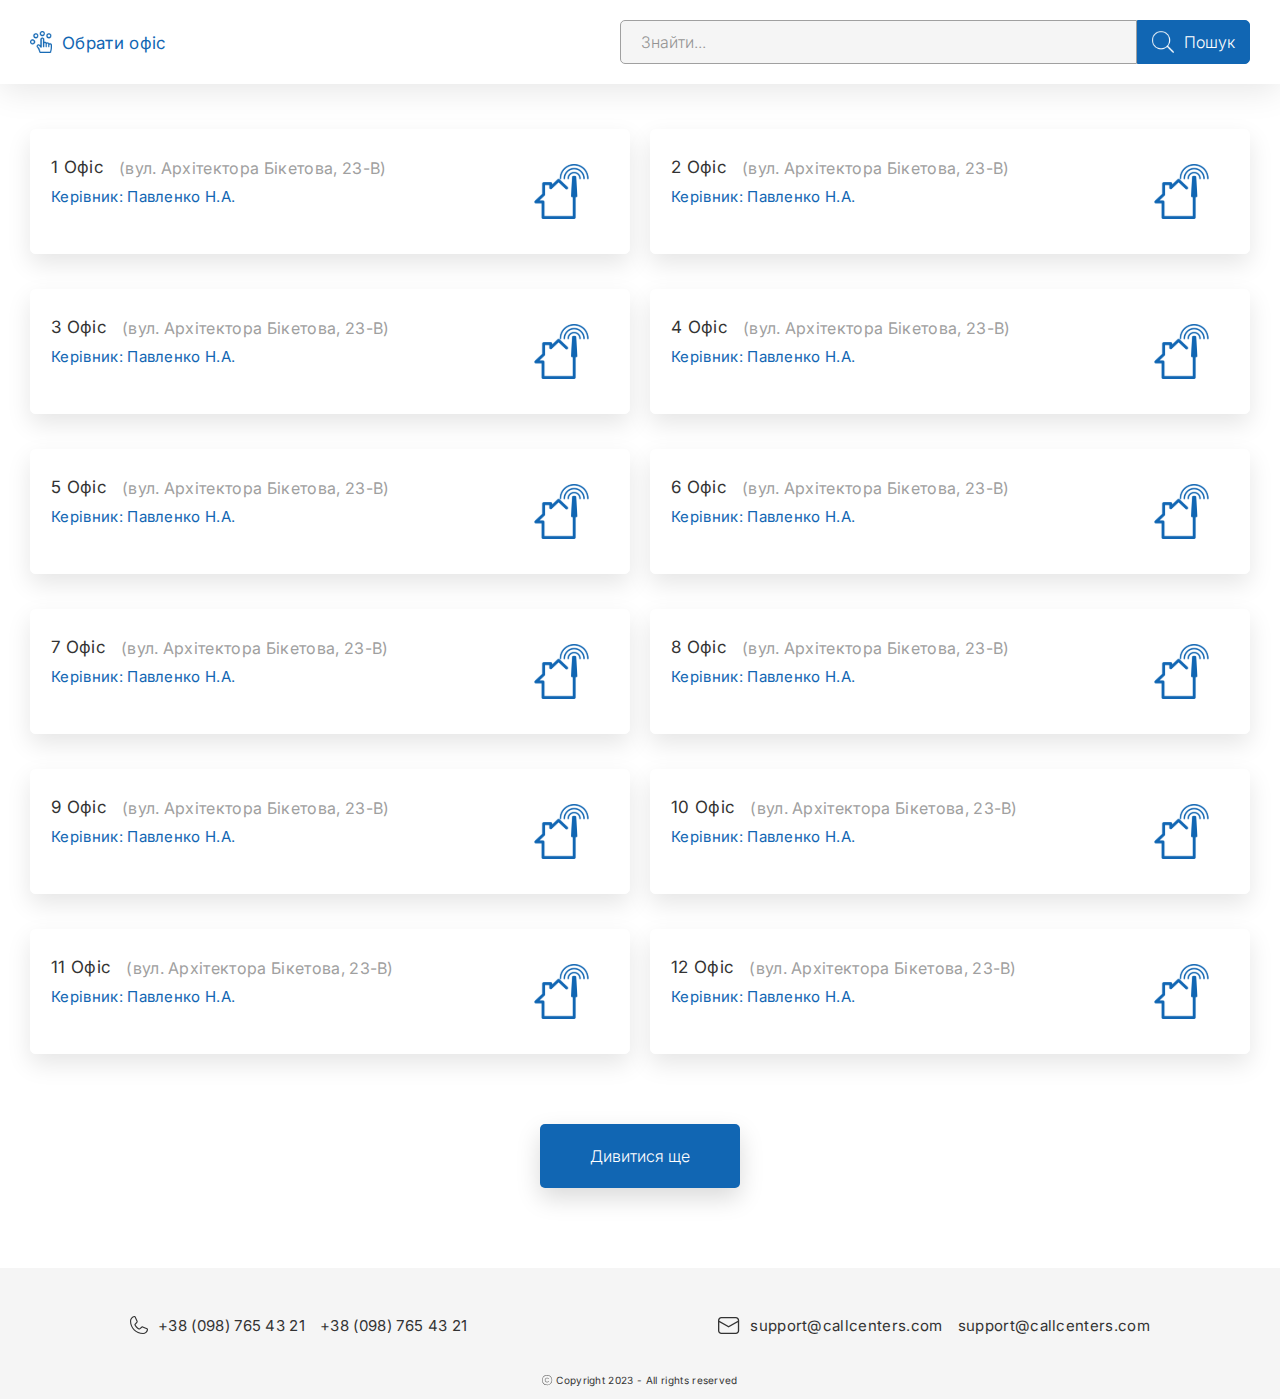
==== commit f856f517: "card mobile + desk done" ====
--- a/app/index.html
+++ b/app/index.html
@@ -41,7 +41,7 @@
             <div class="office__inner">
                 <ul class="office__list">
                     <li>
-                        <a href="office.html">
+                        <a class="test" href="office.html">
                             <div class="list__city">
                                 <div class="list__city__title">
                                     <h3>
--- a/app/css/style.css
+++ b/app/css/style.css
@@ -323,7 +323,9 @@
   font-size: 17px;
   margin-left: 10px;
   white-space: nowrap;
-  position: relative;
+  visibility: visible;
+  opacity: 1;
+  max-width: 400px;
   -webkit-transition: all .3s ease;
   -o-transition: all .3s ease;
   transition: all .3s ease
@@ -344,6 +346,14 @@
 .header__logo:hover span::after {
   max-width: 100%;
   opacity: 1
+}
+.header__logo .open {
+  max-width: 0;
+  visibility: hidden;
+  opacity: 0;
+  -webkit-transition: all .2s ease;
+  -o-transition: all .2s ease;
+  transition: all .2s ease
 }
 .header__search {
   display: -webkit-box;
@@ -379,41 +389,41 @@
   font-weight: 300;
   color: var(--black);
   opacity: 50%;
-  -webkit-transition: all 10ms ease;
-  transition: all 10ms ease
+  -webkit-transition: all 30ms ease;
+  transition: all 30ms ease
 }
 .header__search input::-moz-placeholder {
   font-size: 16px;
   font-weight: 300;
   color: var(--black);
   opacity: 50%;
-  -moz-transition: all 10ms ease;
-  transition: all 10ms ease
+  -moz-transition: all 30ms ease;
+  transition: all 30ms ease
 }
 .header__search input:-ms-input-placeholder {
   font-size: 16px;
   font-weight: 300;
   color: var(--black);
   opacity: 50%;
-  -ms-transition: all 10ms ease;
-  transition: all 10ms ease
+  -ms-transition: all 30ms ease;
+  transition: all 30ms ease
 }
 .header__search input::-ms-input-placeholder {
   font-size: 16px;
   font-weight: 300;
   color: var(--black);
   opacity: 50%;
-  -ms-transition: all 10ms ease;
-  transition: all 10ms ease
+  -ms-transition: all 30ms ease;
+  transition: all 30ms ease
 }
 .header__search input::placeholder {
   font-size: 16px;
   font-weight: 300;
   color: var(--black);
   opacity: 50%;
-  -webkit-transition: all 10ms ease;
-  -o-transition: all 10ms ease;
-  transition: all 10ms ease
+  -webkit-transition: all 30ms ease;
+  -o-transition: all 30ms ease;
+  transition: all 30ms ease
 }
 .header__search button {
   background: var(--blue);
@@ -450,27 +460,6 @@
   -o-transition: all .3s ease;
   transition: all .3s ease
 }
-.header__search .open::-webkit-input-placeholder {
-  -webkit-transition: all .3s ease;
-  transition: all .3s ease
-}
-.header__search .open::-moz-placeholder {
-  -moz-transition: all .3s ease;
-  transition: all .3s ease
-}
-.header__search .open:-ms-input-placeholder {
-  -ms-transition: all .3s ease;
-  transition: all .3s ease
-}
-.header__search .open::-ms-input-placeholder {
-  -ms-transition: all .3s ease;
-  transition: all .3s ease
-}
-.header__search .open::placeholder {
-  -webkit-transition: all .3s ease;
-  -o-transition: all .3s ease;
-  transition: all .3s ease
-}
 .header__search .open_btn {
   border-radius: 0 5px 5px 0;
   -webkit-transition: all .3s ease;
@@ -502,29 +491,31 @@
   width: 100%
 }
 .office__list li {
-  width: 100%;
-  padding: 25px 15px;
-  border-radius: 5px;
-  -webkit-box-shadow: 0 10px 25px 0 rgba(0,0,0,.1);
-  box-shadow: 0 10px 25px 0 rgba(0,0,0,.1);
-  margin-bottom: 15px;
-  background: var(--white);
-  border: 1px solid var(--white);
-  -webkit-transition: all .3s ease;
-  -o-transition: all .3s ease;
-  transition: all .3s ease;
-  cursor: pointer
+  margin-bottom: 15px
 }
 .office__list li:last-child {
   margin-bottom: 0
-}
-.office__list li:hover {
-  border: 1px solid var(--blue)
 }
 .office__list li img {
   width: 55px;
   height: 55px;
   margin: 0 auto
+}
+.office__list a {
+  display: block;
+  border: 1px solid var(--white);
+  background: var(--white);
+  border-radius: 5px;
+  padding: 25px 15px;
+  width: 100%;
+  -webkit-box-shadow: 0 10px 25px 0 rgba(0,0,0,.1);
+  box-shadow: 0 10px 25px 0 rgba(0,0,0,.1);
+  -webkit-transition: all .3s ease;
+  -o-transition: all .3s ease;
+  transition: all .3s ease
+}
+.office__list a:hover {
+  border: 1px solid var(--blue)
 }
 .office__list .list__city {
   margin-bottom: 20px
@@ -575,7 +566,7 @@
     grid-template-columns: 1fr 1fr;
     gap: 20px
   }
-  .office li {
+  .office__list a {
     padding: 25px 40px 25px 20px;
     margin: 0
   }
@@ -745,6 +736,237 @@
     font-size: 16px
   }
 }
+.goods {
+  padding: 32px 0 60px
+}
+.goods__title {
+  padding-bottom: 10px;
+  border-bottom: 1px solid var(--black);
+  margin-bottom: 20px
+}
+.goods__title h2 {
+  font-size: 22px;
+  font-weight: 500;
+  color: var(--black)
+}
+.goods__product img {
+  max-width: 266px;
+  margin: 0 auto;
+  margin-bottom: 20px
+}
+.goods__product h3 {
+  font-size: 14px;
+  font-weight: 500;
+  color: var(--black);
+  margin-bottom: 15px
+}
+.goods__product p {
+  font-size: 14px;
+  font-weight: 400;
+  color: var(--black);
+  margin-bottom: 15px
+}
+.goods__product__price p {
+  font-size: 14px;
+  font-weight: 500;
+  color: var(--black);
+  margin-bottom: 0
+}
+.goods__product__price span {
+  font-size: 18px;
+  font-weight: 600;
+  color: var(--blue);
+  margin-left: 25px
+}
+.goods__lft {
+  margin-bottom: 55px
+}
+.goods__list {
+  width: 100%;
+  margin-top: 55px
+}
+.goods__list li {
+  margin-bottom: 24px
+}
+.goods__list li:last-child {
+  margin-bottom: 0
+}
+.goods__list__head {
+  display: -webkit-box;
+  display: -ms-flexbox;
+  display: flex;
+  -webkit-box-align: center;
+  -ms-flex-align: center;
+  align-items: center;
+  -webkit-box-pack: justify;
+  -ms-flex-pack: justify;
+  justify-content: space-between;
+  width: 100%;
+  padding: 0 15px 8px 0;
+  border-bottom: 1px solid var(--black);
+  font-size: 18px;
+  font-weight: 500;
+  color: var(--blue)
+}
+.goods__list__head:hover {
+  color: var(--blue-hover)
+}
+.goods__list__head svg {
+  fill: var(--blue);
+  -webkit-transition: all .3s ease;
+  -o-transition: all .3s ease;
+  transition: all .3s ease
+}
+.goods__list__body {
+  max-height: 0;
+  opacity: 0;
+  visibility: hidden;
+  overflow: hidden;
+  -webkit-transition: all .3s ease;
+  -o-transition: all .3s ease;
+  transition: all .3s ease
+}
+.goods__list__body p {
+  font-size: 16px;
+  font-weight: 400;
+  line-height: 26px
+}
+.goods__active .goods__list__head svg {
+  -webkit-transform: rotateX(180deg);
+  transform: rotateX(180deg)
+}
+.goods__active .goods__list__body {
+  padding-top: 15px;
+  opacity: 1;
+  max-height: 1000px;
+  visibility: visible
+}
+.goods__active .goods__work__head {
+  background: var(--white);
+  color: var(--blue)
+}
+.goods__active .goods__work__body {
+  padding-top: 15px;
+  opacity: 1;
+  max-height: 1000px;
+  visibility: visible
+}
+.goods__rht h3 {
+  font-size: 18px;
+  font-weight: 500;
+  margin-bottom: 20px
+}
+.goods__work li {
+  margin-bottom: 15px
+}
+.goods__work li:last-child {
+  margin-bottom: 0
+}
+.goods__work__head {
+  text-align: start;
+  font-size: 14px;
+  font-weight: 500;
+  color: var(--white);
+  padding: 20px;
+  background-color: var(--blue);
+  border-radius: 5px;
+  width: 100%;
+  border: 1px solid var(--blue)
+}
+.goods__work__body {
+  max-height: 0;
+  opacity: 0;
+  visibility: hidden;
+  overflow: hidden;
+  -webkit-transition: all .3s ease;
+  -o-transition: all .3s ease;
+  transition: all .3s ease
+}
+.goods__work__body p {
+  font-size: 14px;
+  font-weight: 400;
+  line-height: 23px;
+  color: var(--black)
+}
+@media screen and (min-width:768px) {
+  .goods {
+    padding: 45px 0 100px
+  }
+  .goods__title {
+    font-size: 36px;
+    font-weight: 500;
+    padding-bottom: 15px
+  }
+  .goods__title h2 {
+    font-size: 36px
+  }
+  .goods__product {
+    display: -webkit-box;
+    display: -ms-flexbox;
+    display: flex;
+    -webkit-box-align: center;
+    -ms-flex-align: center;
+    align-items: center;
+    gap: 31px
+  }
+  .goods__product img {
+    margin-bottom: 0;
+    max-width: 294px
+  }
+  .goods__product h3 {
+    font-size: 16px
+  }
+  .goods__product p {
+    font-size: 16px;
+    margin-bottom: 21px
+  }
+  .goods__product__price {
+    margin-bottom: 0
+  }
+  .goods__product__price p {
+    font-size: 16px;
+    -webkit-box-align: center;
+    -ms-flex-align: center;
+    align-items: center
+  }
+  .goods__product__price span {
+    margin-left: 20px;
+    font-size: 20px
+  }
+  .goods__list {
+    margin-top: 35px
+  }
+  .goods__list__head {
+    font-size: 20px
+  }
+  .goods__list__body p {
+    font-size: 16px
+  }
+  .goods__rht h3 {
+    font-size: 20px;
+    margin-bottom: 27px
+  }
+  .goods__work__head {
+    font-size: 16px
+  }
+  .goods__work__body p {
+    font-size: 16px
+  }
+  .goods__work li {
+    margin-bottom: 20px
+  }
+}
+@media screen and (min-width:992px) {
+  .goods__inner {
+    display: -webkit-box;
+    display: -ms-flexbox;
+    display: flex;
+    gap: 20px
+  }
+  .goods__lft {
+    margin-bottom: 0
+  }
+}
 .footer {
   padding: 30px 0 15px;
   background: var(--white-bgd)
